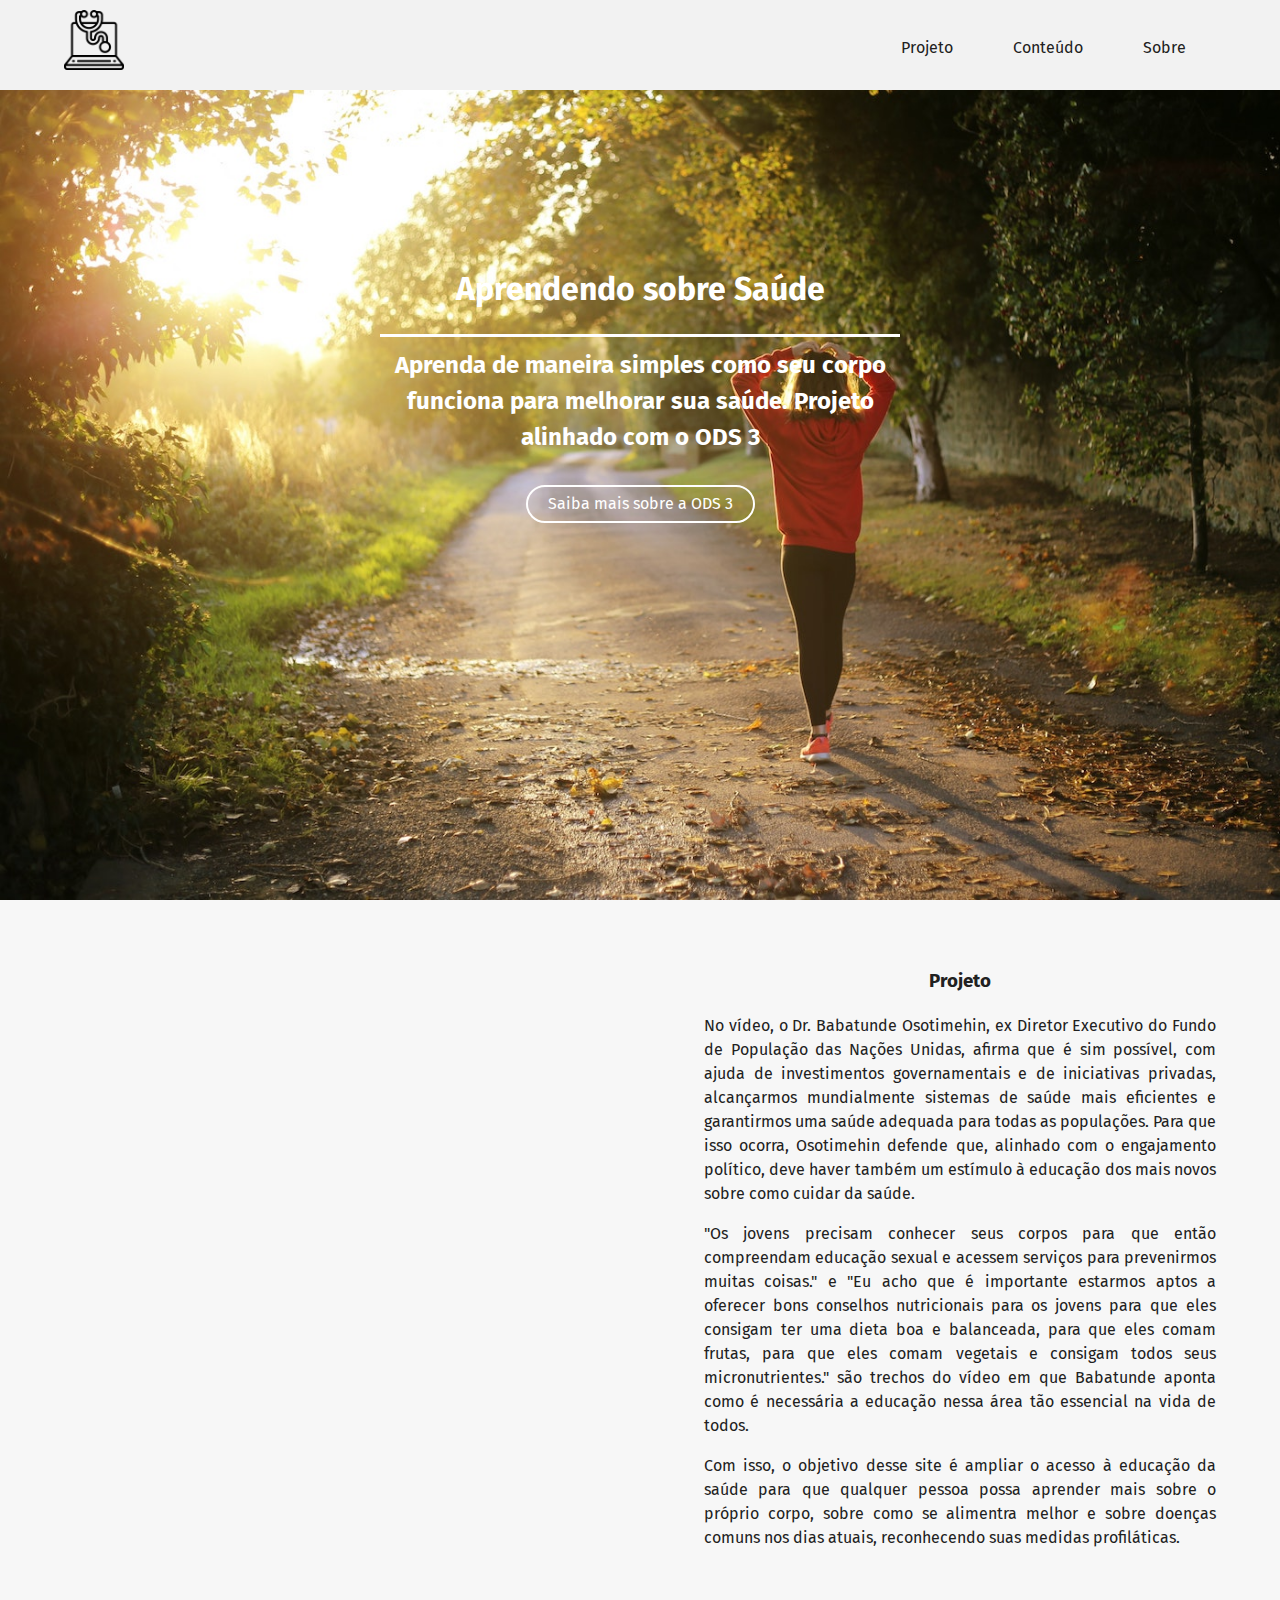
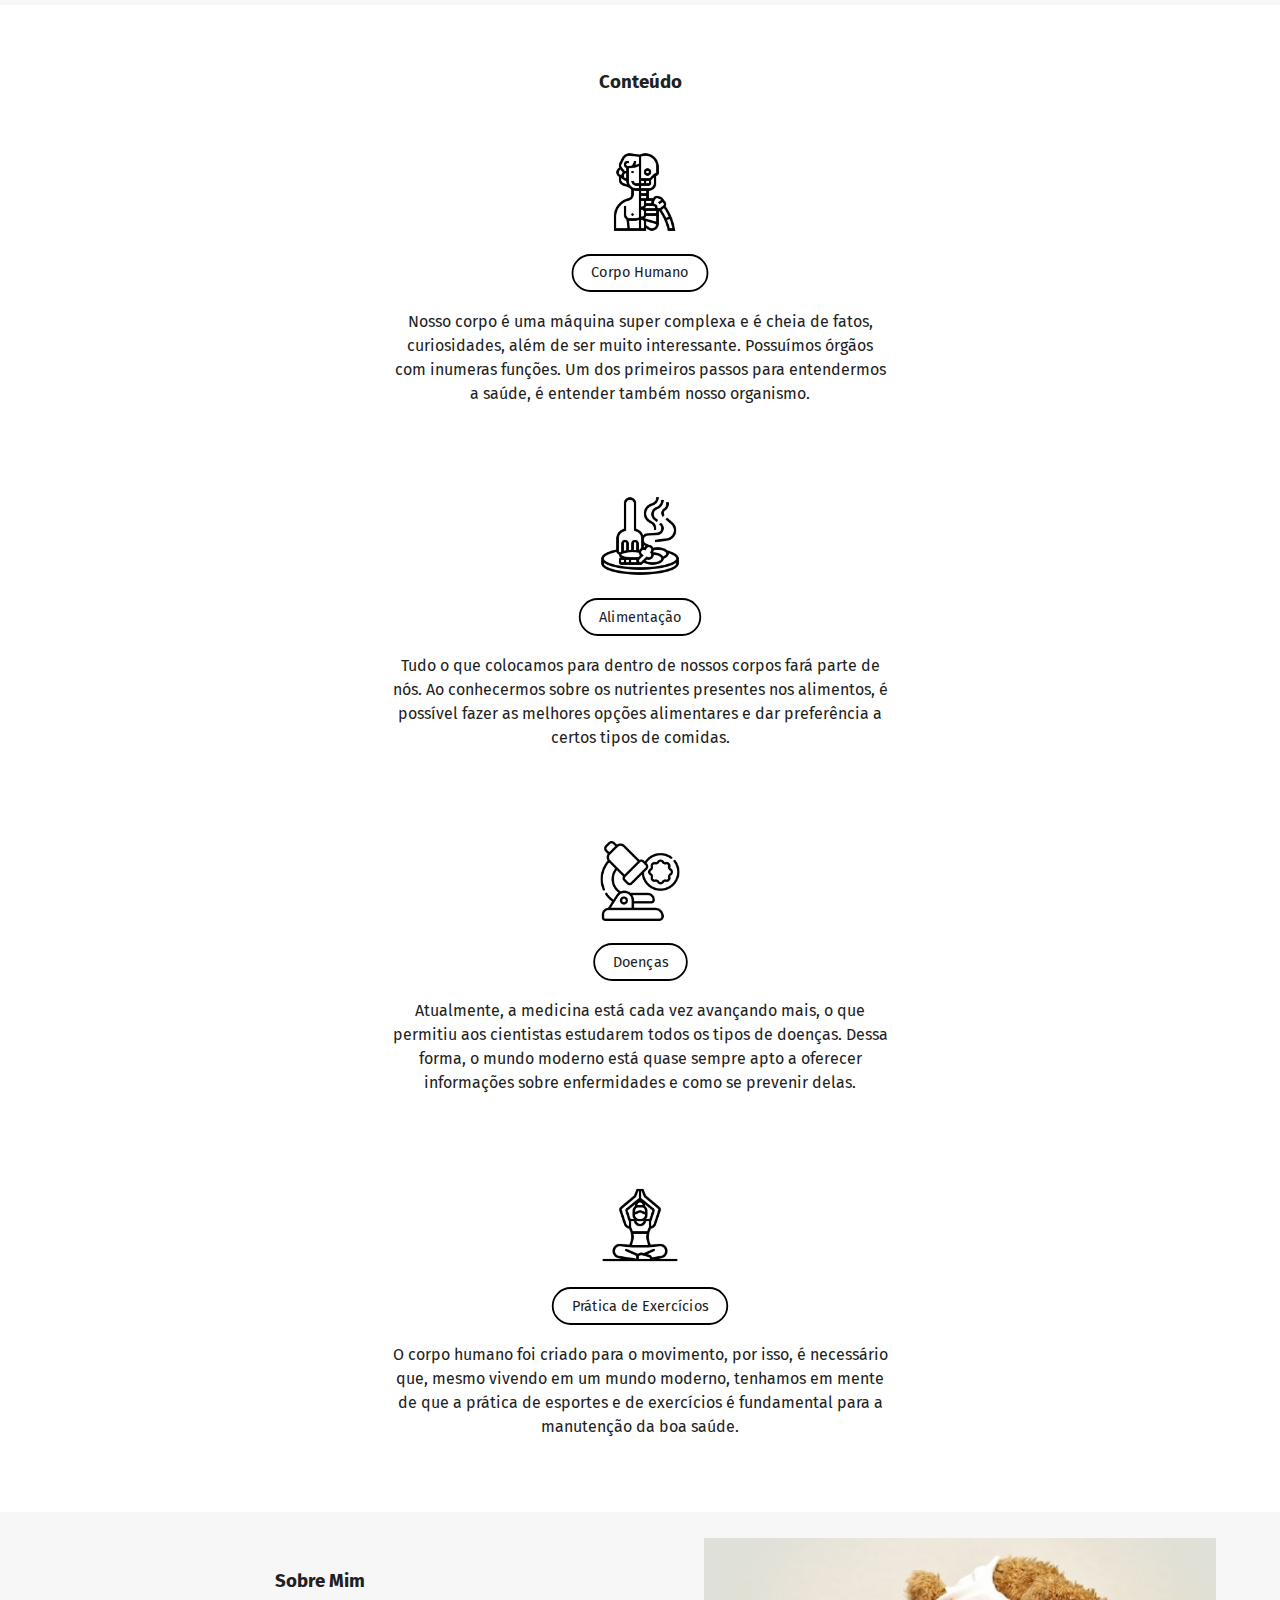
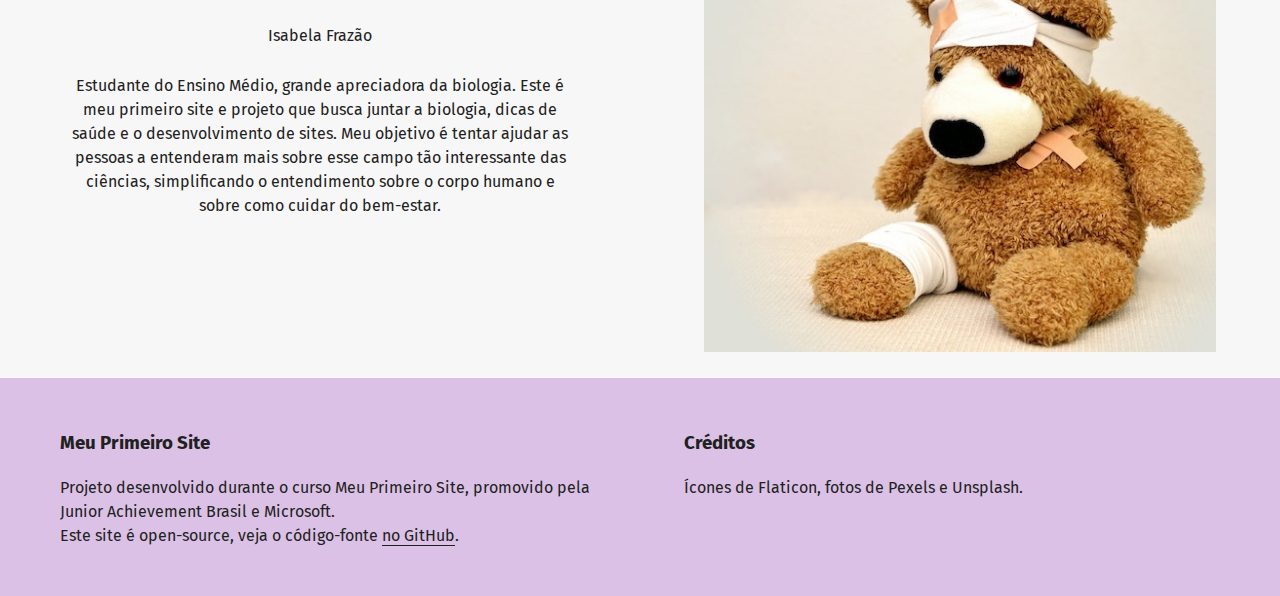
==== index.html @ 0575d728 "Add files via upload" ====
<html>
  <head>
    <title>Meu Primeiro Site - Aprendendo Sobre Saúde</title>
    <link
      href="https://fonts.googleapis.com/css2?family=Fira+Sans:ital,wght@0,400;0,600;0,900;1,400&display=swap"
      rel="stylesheet"
    />
    <link rel="stylesheet" href="estilo.css" />
    <meta charset="utf-8" />
  </head>
  <body>
    <header>
      <div>
        <img src="logo.png" alt="Estetoscópio" id="logo" />
      </div>
      <ul id="menu">
        <li><a href="#project">Projeto</a></li>
        <li><a href="#options">Conteúdo</a></li>
        <li><a href="#about">Sobre</a></li>
      </ul>
    </header>
    <div id="bg-img">
      <h1 id="title">Aprendendo sobre Saúde</h1>
      <h2 id="subtitle">
        Aprenda de maneira simples como seu corpo funciona para melhorar sua
        saúde. Projeto alinhado com o ODS 3
      </h2>
      <a
        href="https://nacoesunidas.org/pos2015/ods3/"
        target="_blank"
        rel="noopener noreferrer"
        >Saiba mais sobre a ODS 3</a
      >
    </div>
    <section id="project">
      <div class="column um">
        <iframe
          width="100%"
          height="315"
          src="https://www.youtube.com/embed/Fzz3Rr8fd2Q"
          frameborder="0"
          allow="accelerometer; autoplay; encrypted-media; gyroscope; picture-in-picture"
          allowfullscreen
        ></iframe>
      </div>
      <div class="column">
        <h3 class="centralizado">Projeto</h3>
        <p class="justificado">
          No vídeo, o Dr. Babatunde Osotimehin, ex Diretor Executivo do Fundo de
          População das Nações Unidas, afirma que é sim possível, com ajuda de
          investimentos governamentais e de iniciativas privadas, alcançarmos
          mundialmente sistemas de saúde mais eficientes e garantirmos uma saúde
          adequada para todas as populações. Para que isso ocorra, Osotimehin
          defende que, alinhado com o engajamento político, deve haver também um
          estímulo à educação dos mais novos sobre como cuidar da saúde.
        </p>
        <p class="justificado">
          "Os jovens precisam conhecer seus corpos para que então compreendam
          educação sexual e acessem serviços para prevenirmos muitas coisas." e
          "Eu acho que é importante estarmos aptos a oferecer bons conselhos
          nutricionais para os jovens para que eles consigam ter uma dieta boa e
          balanceada, para que eles comam frutas, para que eles comam vegetais e
          consigam todos seus micronutrientes." são trechos do vídeo em que
          Babatunde aponta como é necessária a educação nessa área tão essencial
          na vida de todos.
        </p>
        <p class="justificado">
          Com isso, o objetivo desse site é ampliar o acesso à educação da saúde
          para que qualquer pessoa possa aprender mais sobre o próprio corpo,
          sobre como se alimentra melhor e sobre doenças comuns nos dias atuais,
          reconhecendo suas medidas profiláticas.
        </p>
      </div>
    </section>

    <section id="options" class="columntres">
      <h3 class="centralizado">Conteúdo</h3>
      <div class="columntres">
        <img class="icon" src="corpohumano.png" alt="Corpo Humano" />
        <a href="#">
          Corpo Humano
        </a>
        <p>
          Nosso corpo é uma máquina super complexa e é cheia de fatos,
          curiosidades, além de ser muito interessante. Possuímos órgãos com
          inumeras funções. Um dos primeiros passos para entendermos a saúde, é
          entender também nosso organismo.
        </p>
      </div>
      <div class="columntres">
        <img class="icon" src="comida.png" alt="Alimentação" />
        <a href="#">Alimentação</a>
        <p>
          Tudo o que colocamos para dentro de nossos corpos fará parte de nós.
          Ao conhecermos sobre os nutrientes presentes nos alimentos, é possível
          fazer as melhores opções alimentares e dar preferência a certos tipos
          de comidas.
        </p>
      </div>
      <div class="columntres">
        <img class="icon" src="doenças.png" alt="Doenças" />
        <a href="#">Doenças</a>
        <p>
          Atualmente, a medicina está cada vez avançando mais, o que permitiu
          aos cientistas estudarem todos os tipos de doenças. Dessa forma, o
          mundo moderno está quase sempre apto a oferecer informações sobre
          enfermidades e como se prevenir delas.
        </p>
      </div>
      <div class="columntres">
        <img class="icon" src="exercício.png" alt="Exercícios" />
        <a href="#">Prática de Exercícios</a>
        <p>
          O corpo humano foi criado para o movimento, por isso, é necessário
          que, mesmo vivendo em um mundo moderno, tenhamos em mente de que a
          prática de esportes e de exercícios é fundamental para a manutenção da
          boa saúde.
        </p>
      </div>
    </section>
    <section id="about">
      <div class="aboutme">
        <img src="ursinho.jpg" alt="Ursinho enfaixado" />
      </div>
      <div class="aboutme">
        <h3 class="centralizado">Sobre Mim</h3>
        <p class="centralizado">Isabela Frazão</p>
        <p class="centralizado justificado">
          Estudante do Ensino Médio, grande apreciadora da biologia. Este é meu
          primeiro site e projeto que busca juntar a biologia, dicas de saúde e
          o desenvolvimento de sites. Meu objetivo é tentar ajudar as pessoas a
          entenderam mais sobre esse campo tão interessante das ciências,
          simplificando o entendimento sobre o corpo humano e sobre como cuidar
          do bem-estar.
        </p>
      </div>
    </section>
    <footer class="footer">
      <section class="footer-section">
        <h3>Meu Primeiro Site</h3>
        <p>
          Projeto desenvolvido durante o curso Meu Primeiro Site, promovido pela
          Junior Achievement Brasil e Microsoft. <br />
          Este site é open-source, veja o código-fonte
          <a
            href="https://github.com/lsabela/my-first-site"
            target="_blank"
            rel="noopener noreferrer"
            >no GitHub</a
          >.
        </p>
      </section>
      <section class="footer-section">
        <h3>Créditos</h3>
        <p>Ícones de Flaticon, fotos de Pexels e Unsplash.</p>
      </section>
    </footer>
  </body>
</html>
---- estilo.css ----
html,
body {
  margin: 0;
}
body {
  color: #212121;
  line-height: 1.5;
  font-family: 'Fira Sans', sans-serif;
}
header {
  background-color: #f2f2f2;
  color: #212121;
  height: 90px;
  position: fixed;
  width: 100%;
  z-index: 10;
}
header a {
  text-decoration: none;
  color: #212121;
  transition: 150ms;
}
header a:hover {
  color: #6d6a6a;
}
#logo {
  width: 60px;
  position: absolute;
  top: 10px;
  margin-left: 5%;
}
#menu {
  float: right;
  margin-right: 5%;
  text-decoration-style: none;
}
#menu li {
  padding: 10 20 10 20;
  list-style: none;
  margin: 10px;
  height: 20px;
  float: left;
}
#bg-img {
  background-image: url('fundo4.jpg');
  height: 100%;
  text-align: center;
  background-size: cover;
  color: #fff;
}
#title {
  padding-top: 7cm;
}
#subtitle {
  max-width: 500px;
  margin: 0 auto;
  border-top: solid white;
  padding: 10px;
}
#bg-img a {
  color: #fff;
  border: solid 2px #fff;
  padding: 5px 20px;
  margin-top: 20px;
  display: inline-block;
  text-decoration: none;
  border-radius: 50px;
  transition: linear 150ms;
  transition-property: background-color, transform;
  transform: scale(1);
}
#bg-img a:hover {
  transition-property: background-color, transform, color;
  transform: scale(1.125);
  background-color: #fff;
  color: #6d6a6a;
}
#project {
  background-color: #f7f7f7;
  float: left;
  padding: 3% 0;
}
.column {
  float: left;
  padding: 0 5%;
  position: relative;
  width: 40%;
}
.um {
  margin-top: 8%;
}
#options {
  padding: 20px;
  float: left;
  background-color: white;
}
.columntres a {
  border: solid #000 2px;
  border-radius: 50px;
  padding: 7px 20px;
  display: table;
  margin: 15px auto 0 auto;
  text-decoration: none;
  color: #212121;
  transform: scale(0.9);
  transition: linear 100ms;
}
.columntres a:hover {
  transform: scale(1.025);
  background-color: #000;
  color: #fff;
}
.icon {
  width: 80px;
  padding-bottom: 5px;
}
#about {
  background-color: #f7f7f7;
  float: right;
  padding: 2% 0;
}
.justificado {
  text-align: justify;
}
.centralizado {
  text-align: center;
  padding-top: 2%;
}
.columntres {
  text-align: center;
  padding: 3% 30%;
}
.aboutme {
  float: right;
  padding: 0 5%;
  position: relative;
  width: 40%;
}
.aboutme img {
  width: 100%;
}
.footer {
  background-color: #dbc1e6;
  padding: 2rem 1rem;
  display: flex;
  justify-content: space-around;
  color: #212121;
}
.footer .footer-section {
  width: 43%;
}
.footer a {
  text-decoration: none;
  color: #212121;
  border-bottom: solid 1px #212121;
  transition: linear 150ms;
}
.footer a:hover {
  color: #xdbc1e6;
  box-shadow: inset 0 -31px 0 0px #212121;
}
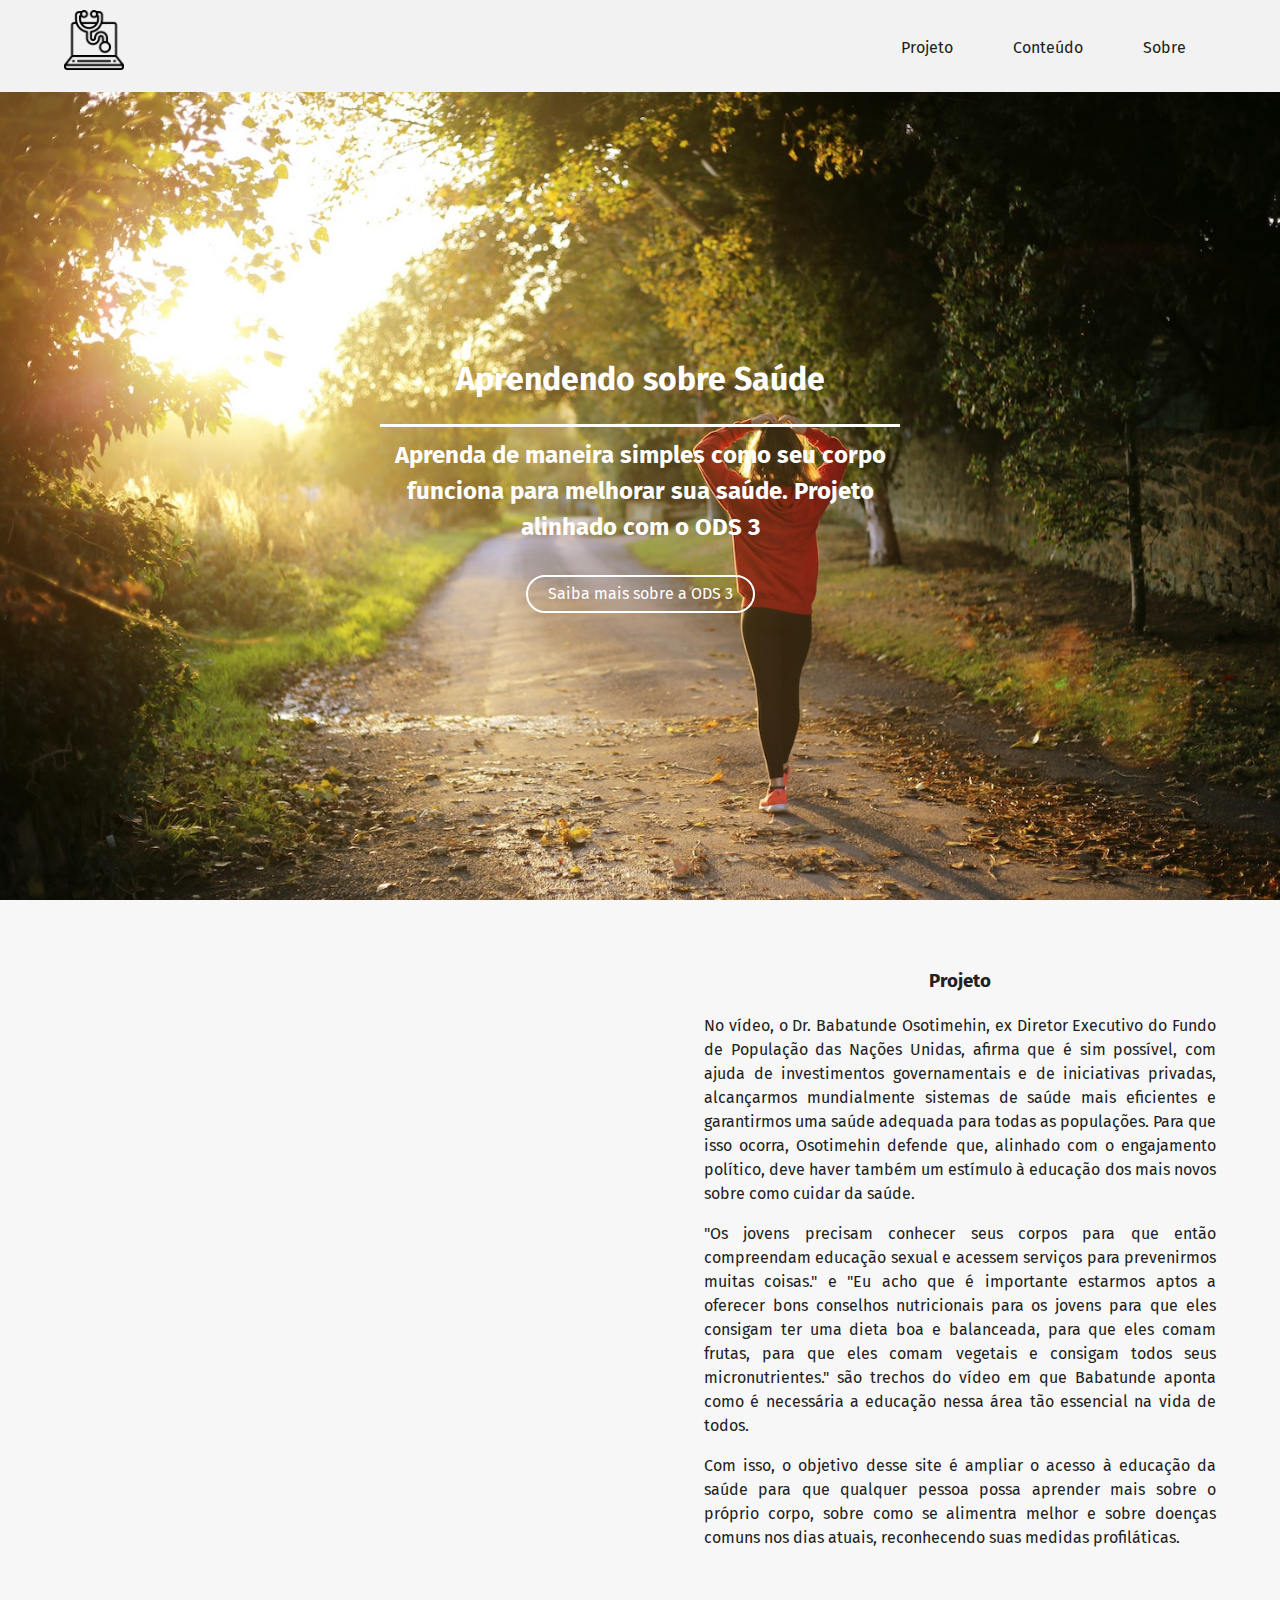
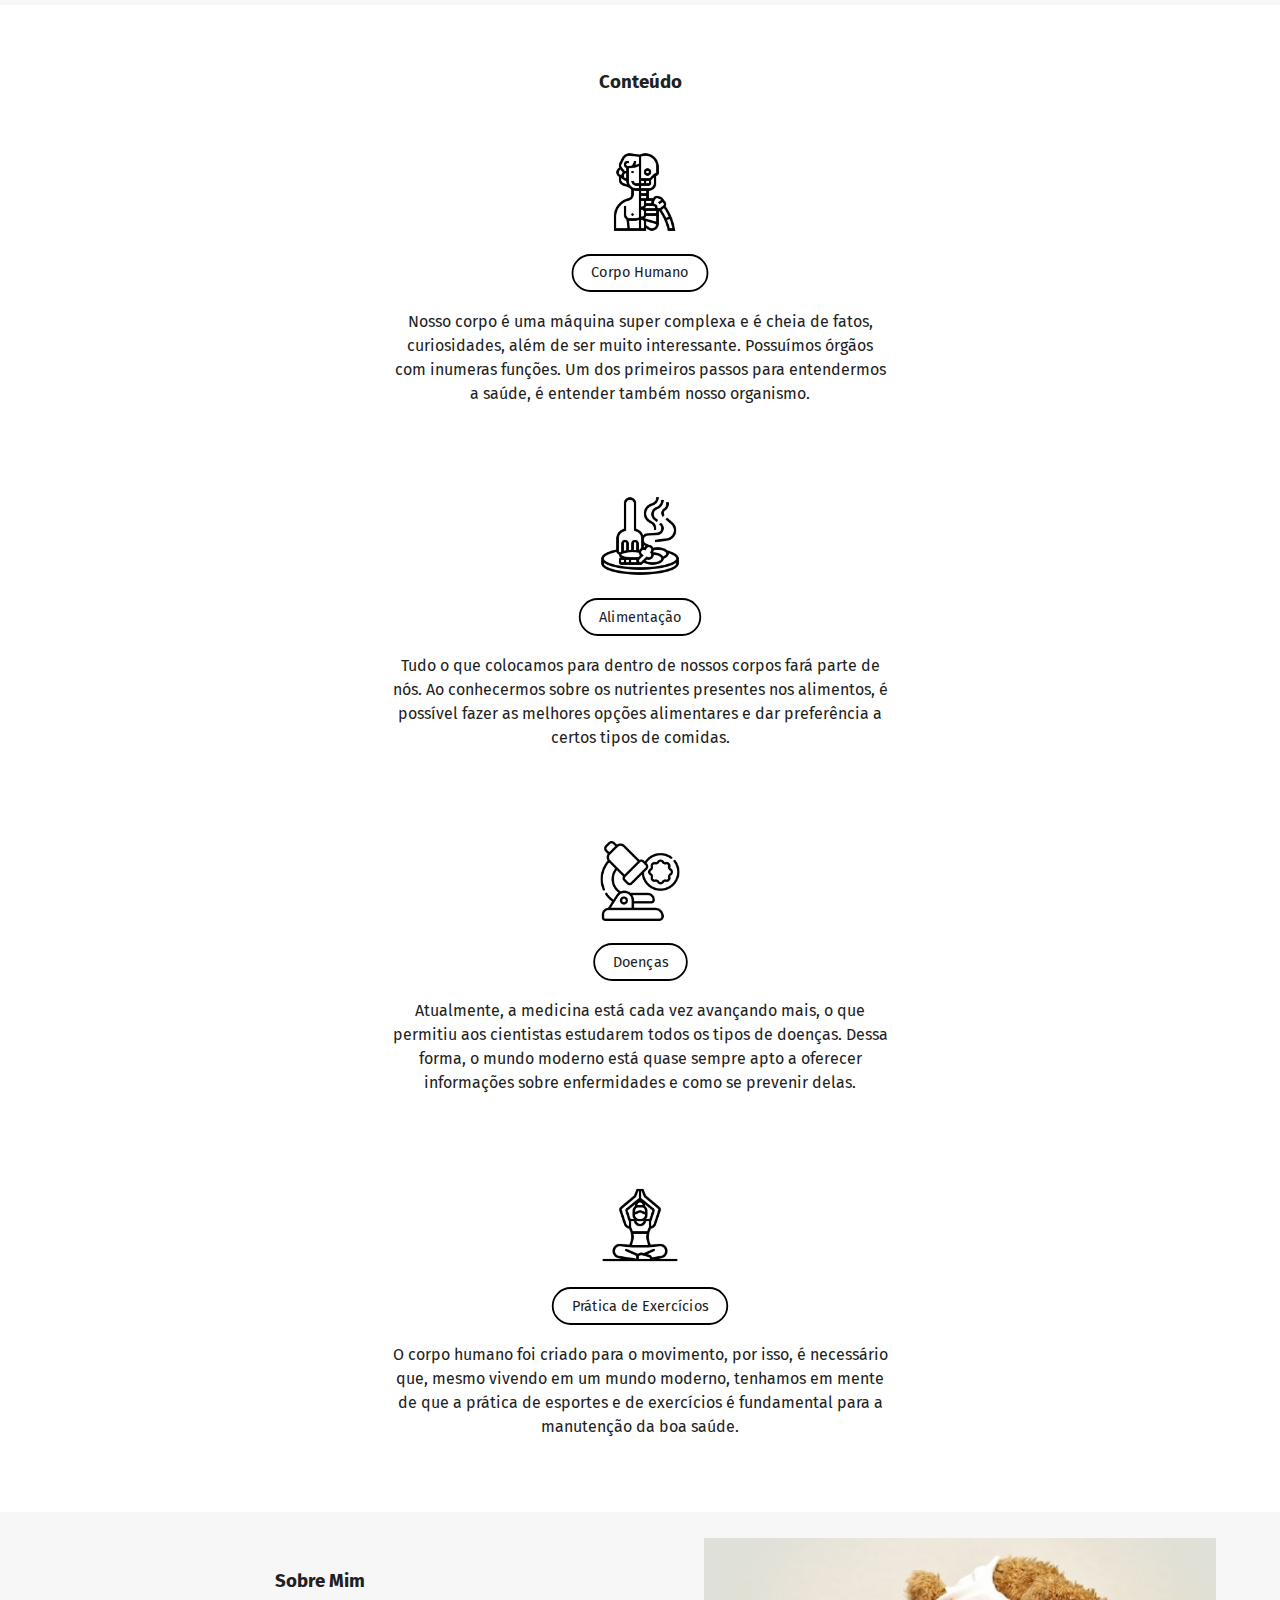
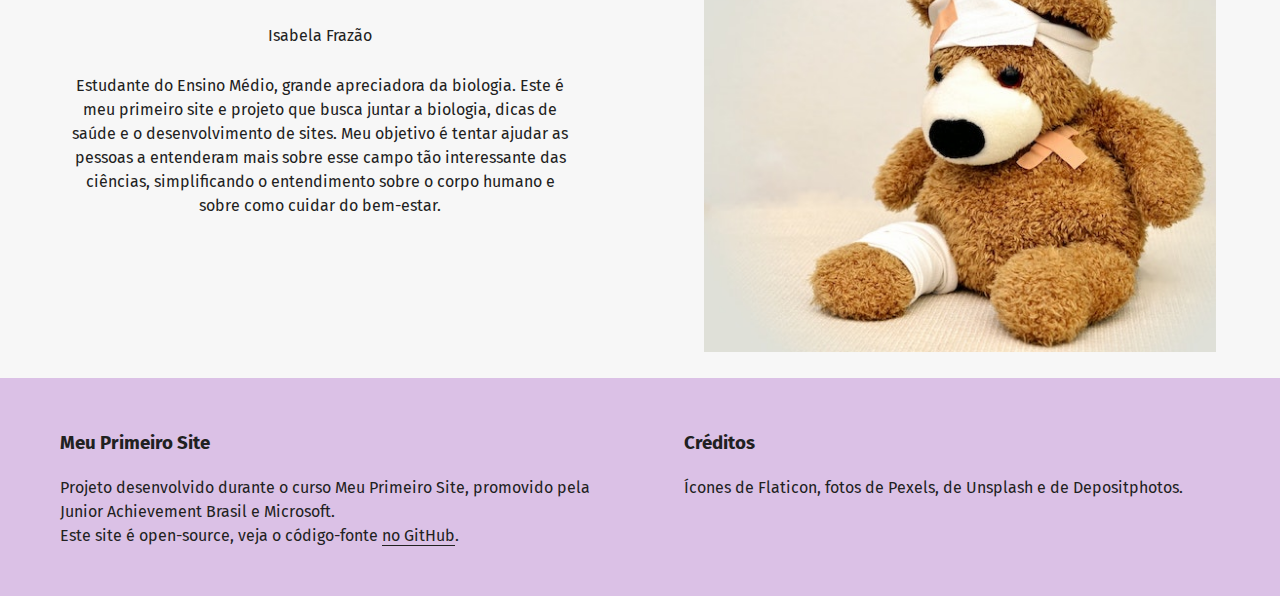
==== commit 50980838: "Updates" ====
--- a/index.html
+++ b/index.html
@@ -5,13 +5,16 @@
       href="https://fonts.googleapis.com/css2?family=Fira+Sans:ital,wght@0,400;0,600;0,900;1,400&display=swap"
       rel="stylesheet"
     />
-    <link rel="stylesheet" href="estilo.css" />
+    <link rel="stylesheet" href="./main.css" />
+    <link rel="stylesheet" href="./index-assets/index.css" />
     <meta charset="utf-8" />
   </head>
   <body>
     <header>
       <div>
-        <img src="logo.png" alt="Estetoscópio" id="logo" />
+        <a href="/">
+          <img src="./logo.png" alt="Estetoscópio" id="logo" />
+        </a>
       </div>
       <ul id="menu">
         <li><a href="#project">Projeto</a></li>
@@ -76,8 +79,12 @@
     <section id="options" class="columntres">
       <h3 class="centralizado">Conteúdo</h3>
       <div class="columntres">
-        <img class="icon" src="corpohumano.png" alt="Corpo Humano" />
-        <a href="#">
+        <img
+          class="icon"
+          src="./index-assets/corpohumano.png"
+          alt="Corpo Humano"
+        />
+        <a href="./corpo-humano">
           Corpo Humano
         </a>
         <p>
@@ -88,7 +95,7 @@
         </p>
       </div>
       <div class="columntres">
-        <img class="icon" src="comida.png" alt="Alimentação" />
+        <img class="icon" src="./index-assets/comida.png" alt="Alimentação" />
         <a href="#">Alimentação</a>
         <p>
           Tudo o que colocamos para dentro de nossos corpos fará parte de nós.
@@ -98,7 +105,7 @@
         </p>
       </div>
       <div class="columntres">
-        <img class="icon" src="doenças.png" alt="Doenças" />
+        <img class="icon" src="./index-assets/doenças.png" alt="Doenças" />
         <a href="#">Doenças</a>
         <p>
           Atualmente, a medicina está cada vez avançando mais, o que permitiu
@@ -108,7 +115,7 @@
         </p>
       </div>
       <div class="columntres">
-        <img class="icon" src="exercício.png" alt="Exercícios" />
+        <img class="icon" src="./index-assets/exercício.png" alt="Exercícios" />
         <a href="#">Prática de Exercícios</a>
         <p>
           O corpo humano foi criado para o movimento, por isso, é necessário
@@ -120,7 +127,7 @@
     </section>
     <section id="about">
       <div class="aboutme">
-        <img src="ursinho.jpg" alt="Ursinho enfaixado" />
+        <img src="./index-assets/ursinho.jpg" alt="Ursinho enfaixado" />
       </div>
       <div class="aboutme">
         <h3 class="centralizado">Sobre Mim</h3>
@@ -152,7 +159,9 @@
       </section>
       <section class="footer-section">
         <h3>Créditos</h3>
-        <p>Ícones de Flaticon, fotos de Pexels e Unsplash.</p>
+        <p>
+          Ícones de Flaticon, fotos de Pexels, de Unsplash e de Depositphotos.
+        </p>
       </section>
     </footer>
   </body>
--- a/main.css
+++ b/main.css
@@ -0,0 +1,97 @@
+:root {
+  --header-height: 90px;
+  --header-bottom-space: 0px;
+}
+html,
+body {
+  margin: 0;
+}
+body {
+  color: #212121;
+  line-height: 1.5;
+  font-family: 'Fira Sans', sans-serif;
+  padding-top: calc(var(--header-height) + var(--header-bottom-space));
+}
+header {
+  background-color: #f2f2f2;
+  color: #212121;
+  height: --var(header-height);
+  position: fixed;
+  top: 0;
+  width: 100%;
+  z-index: 10;
+}
+header a {
+  text-decoration: none;
+  color: #212121;
+  transition: 150ms;
+}
+header a:hover {
+  color: #6d6a6a;
+}
+#logo {
+  width: 60px;
+  position: absolute;
+  top: 10px;
+  margin-left: 5%;
+}
+#menu {
+  float: right;
+  margin-right: 5%;
+  text-decoration-style: none;
+}
+#menu li {
+  padding: 10 20 10 20;
+  list-style: none;
+  margin: 10px;
+  height: 20px;
+  float: left;
+}
+.footer {
+  background-color: #dbc1e6;
+  padding: 2rem 1rem;
+  display: flex;
+  justify-content: space-around;
+  color: #212121;
+}
+.footer .footer-section {
+  width: 43%;
+}
+.footer a {
+  text-decoration: none;
+  color: #212121;
+  border-bottom: solid 1px #212121;
+  transition: linear 150ms;
+}
+.footer a:hover {
+  color: #dbc1e6;
+  box-shadow: inset 0 -31px 0 0px #212121;
+}
+@media all and (max-width: 780px) {
+  #menu {
+    visibility: hidden;
+  }
+  .column,
+  .columntres {
+    display: block;
+    width: 80%;
+    padding: 0;
+    margin: 10px;
+    float: none;
+  }
+  #logodiv {
+    width: 100%;
+    position: relative;
+    text-align: center;
+  }
+  #logo {
+    margin-left: 0;
+    transform: translateX(-35%);
+  }
+  #footer-section {
+    display: block;
+  }
+  .aboutme {
+    display: block;
+  }
+}
--- a/index-assets/index.css
+++ b/index-assets/index.css
@@ -0,0 +1,98 @@
+#bg-img {
+  background-image: url('./fundo4.jpg');
+  height: 100%;
+  text-align: center;
+  background-size: cover;
+  color: #fff;
+}
+#title {
+  padding-top: 7cm;
+}
+#subtitle {
+  max-width: 500px;
+  margin: 0 auto;
+  border-top: solid white;
+  padding: 10px;
+}
+#bg-img a {
+  color: #fff;
+  border: solid 2px #fff;
+  padding: 5px 20px;
+  margin-top: 20px;
+  display: inline-block;
+  text-decoration: none;
+  border-radius: 50px;
+  transition: linear 150ms;
+  transition-property: background-color, transform;
+  transform: scale(1);
+}
+#bg-img a:hover {
+  transition-property: background-color, transform, color;
+  transform: scale(1.125);
+  background-color: #fff;
+  color: #6d6a6a;
+}
+#project {
+  background-color: #f7f7f7;
+  float: left;
+  padding: 3% 0;
+}
+.column {
+  float: left;
+  padding: 0 5%;
+  position: relative;
+  width: 40%;
+}
+.um {
+  margin-top: 8%;
+}
+#options {
+  padding: 20px;
+  float: left;
+  background-color: white;
+}
+.columntres a {
+  border: solid #000 2px;
+  border-radius: 50px;
+  padding: 7px 20px;
+  display: table;
+  margin: 15px auto 0 auto;
+  text-decoration: none;
+  color: #212121;
+  transform: scale(0.9);
+  transition: linear 100ms;
+}
+.columntres a:hover {
+  transform: scale(1.025);
+  background-color: #000;
+  color: #fff;
+}
+.icon {
+  width: 80px;
+  padding-bottom: 5px;
+}
+#about {
+  background-color: #f7f7f7;
+  float: right;
+  padding: 2% 0;
+}
+.justificado {
+  text-align: justify;
+}
+.centralizado {
+  text-align: center;
+  padding-top: 2%;
+}
+.columntres {
+  text-align: center;
+  padding: 3% 30%;
+}
+.aboutme {
+  float: right;
+  padding: 0 5%;
+  position: relative;
+  width: 40%;
+}
+.aboutme img {
+  width: 100%;
+}
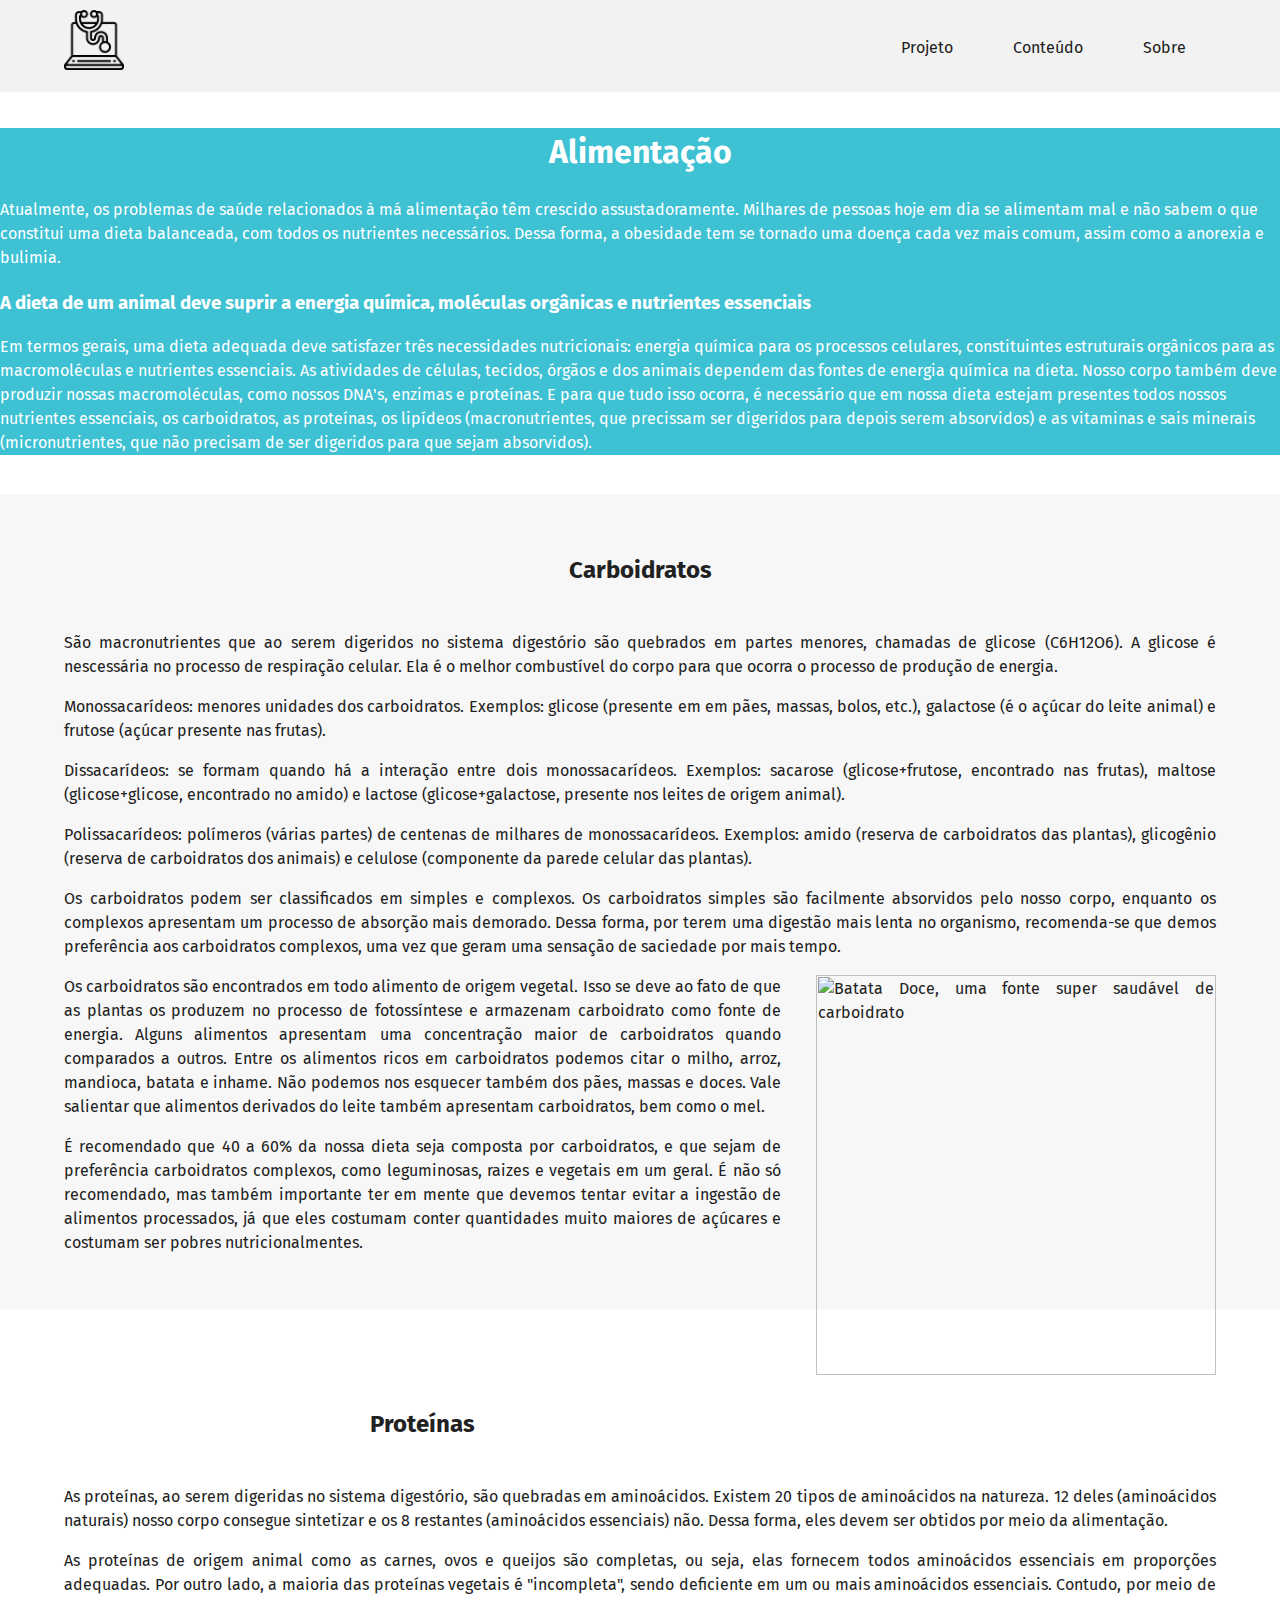
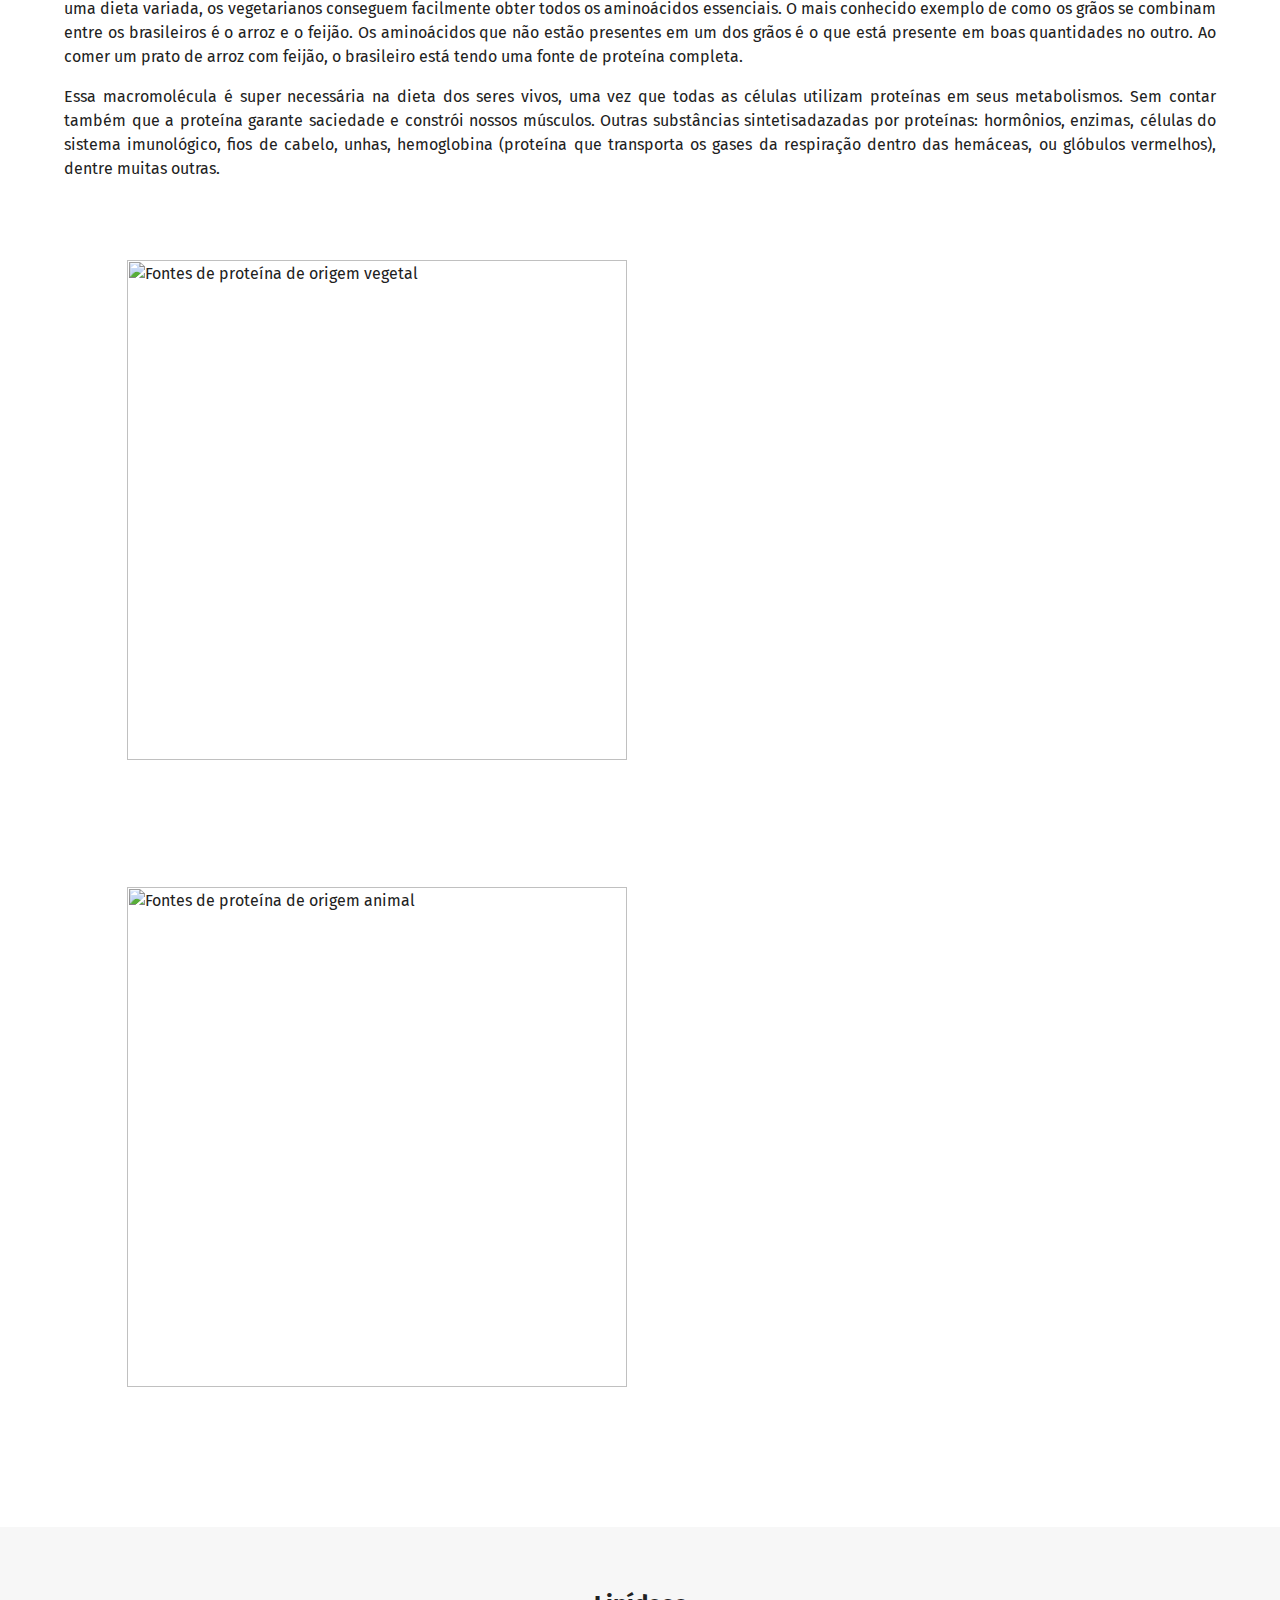
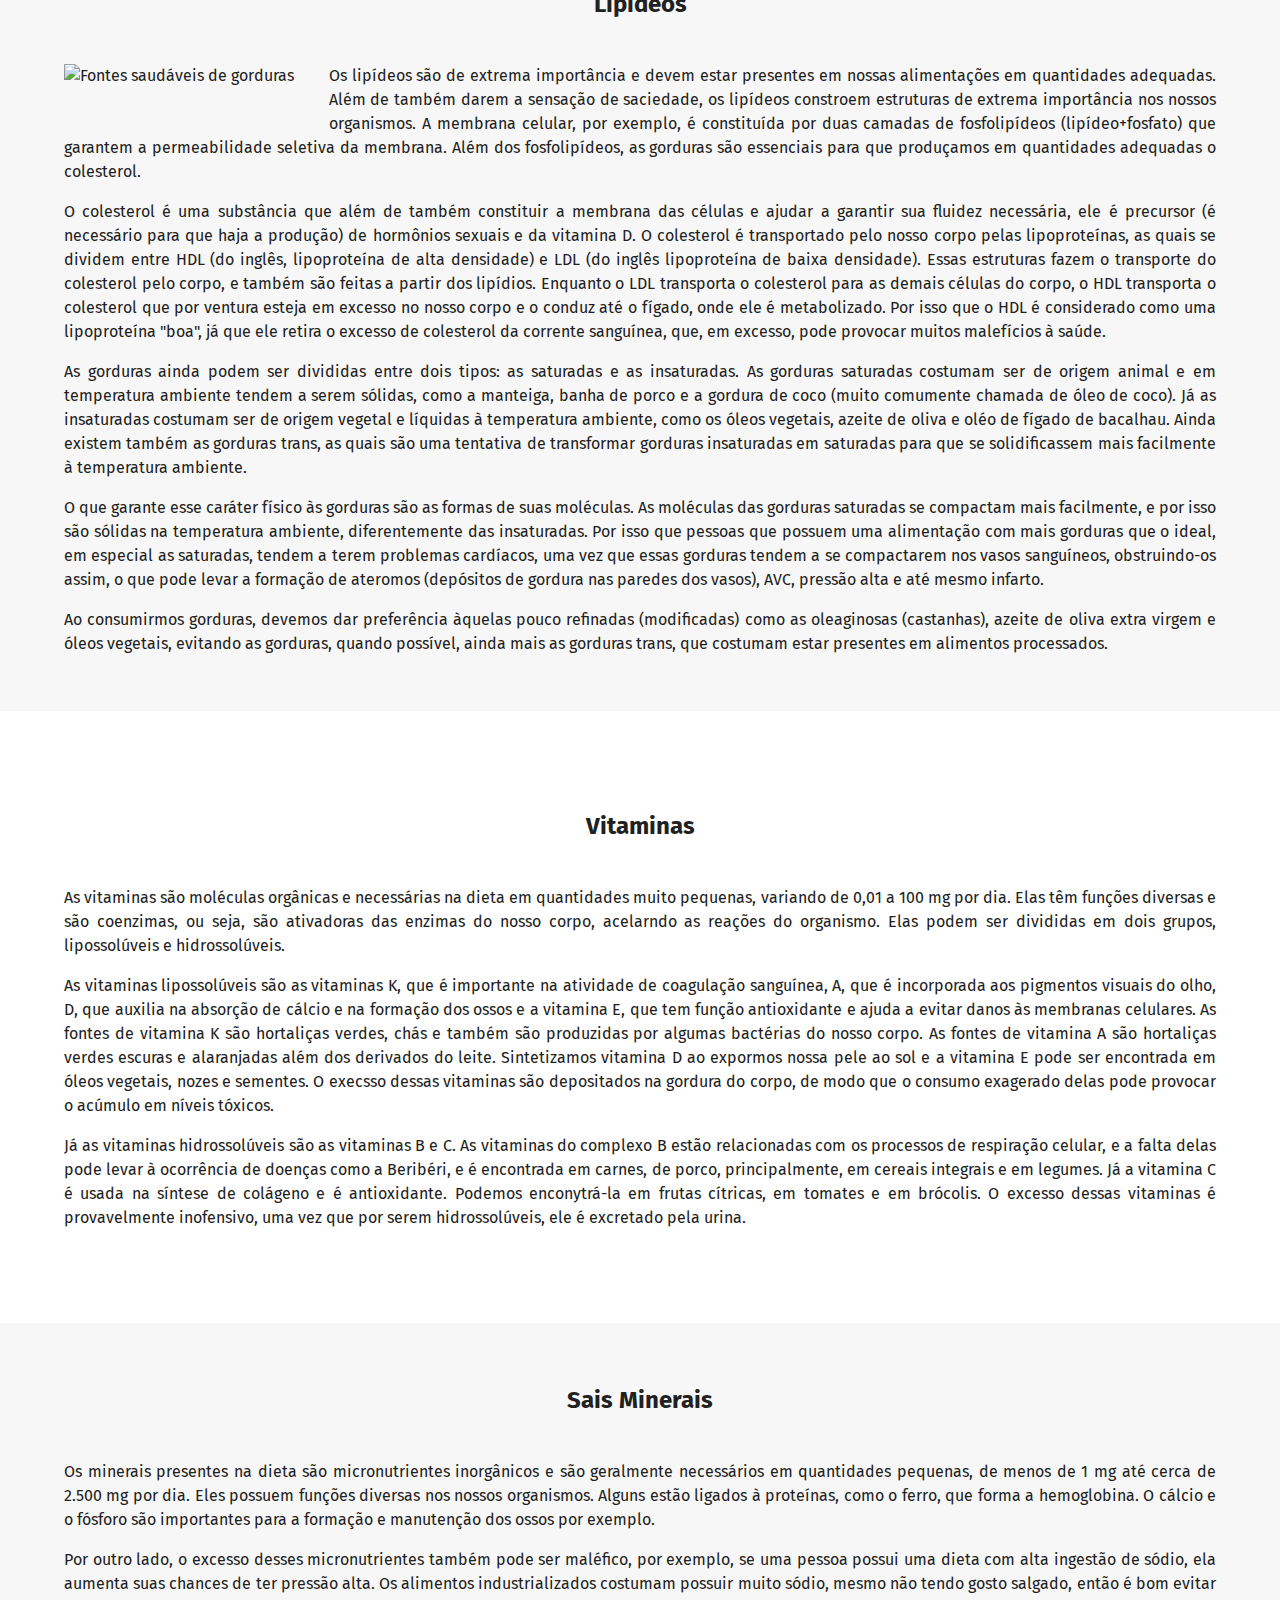
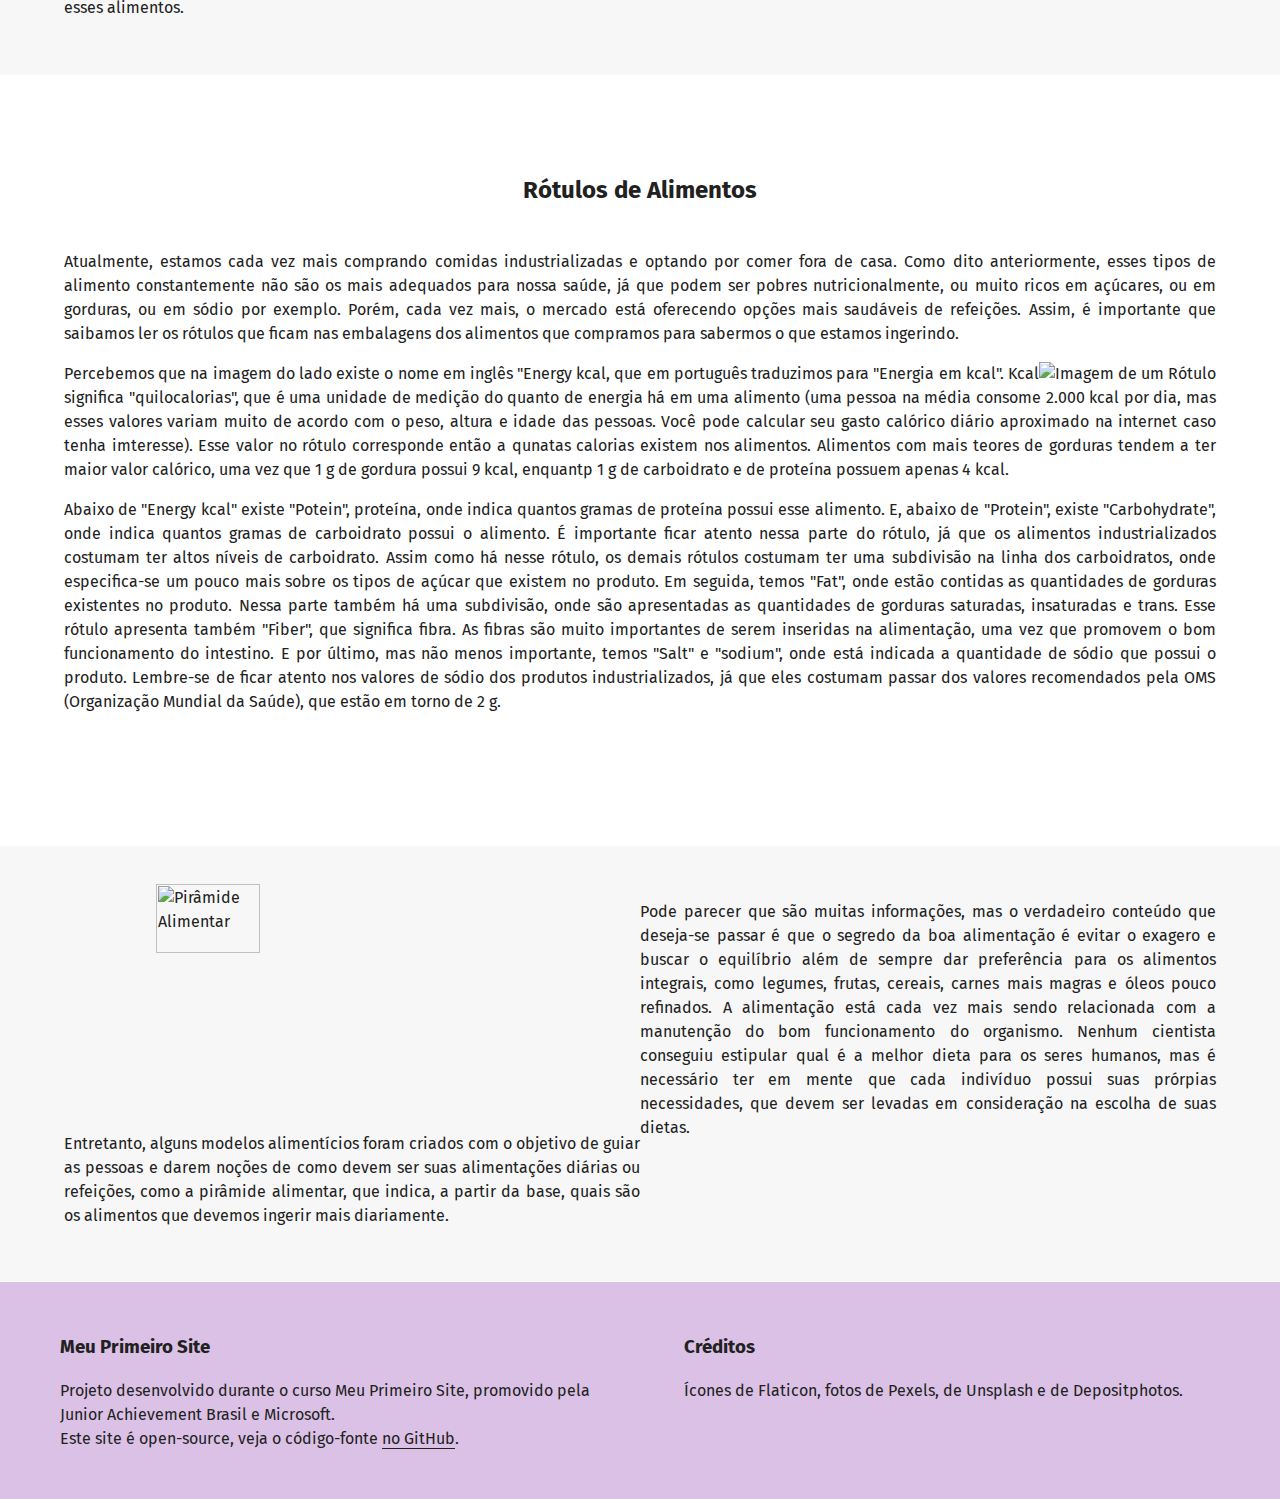
==== commit 9587d49b: "Add files via upload" ====
--- a/index.html
+++ b/index.html
@@ -1,19 +1,19 @@
 <html>
   <head>
-    <title>Meu Primeiro Site - Aprendendo Sobre Saúde</title>
+    <title>Meu PrimeiroSite - Alimentação</title>
     <link
       href="https://fonts.googleapis.com/css2?family=Fira+Sans:ital,wght@0,400;0,600;0,900;1,400&display=swap"
       rel="stylesheet"
     />
-    <link rel="stylesheet" href="./main.css" />
-    <link rel="stylesheet" href="./index-assets/index.css" />
+    <link rel="stylesheet" href="../main.css" />
+    <link rel="stylesheet" href="alimentacao.css" />
     <meta charset="utf-8" />
   </head>
   <body>
     <header>
       <div>
         <a href="/">
-          <img src="./logo.png" alt="Estetoscópio" id="logo" />
+          <img src="../logo.png" alt="Estetoscópio" id="logo" />
         </a>
       </div>
       <ul id="menu">
@@ -22,125 +22,305 @@
         <li><a href="#about">Sobre</a></li>
       </ul>
     </header>
-    <div id="bg-img">
-      <h1 id="title">Aprendendo sobre Saúde</h1>
-      <h2 id="subtitle">
-        Aprenda de maneira simples como seu corpo funciona para melhorar sua
-        saúde. Projeto alinhado com o ODS 3
-      </h2>
-      <a
-        href="https://nacoesunidas.org/pos2015/ods3/"
-        target="_blank"
-        rel="noopener noreferrer"
-        >Saiba mais sobre a ODS 3</a
-      >
-    </div>
-    <section id="project">
-      <div class="column um">
-        <iframe
-          width="100%"
-          height="315"
-          src="https://www.youtube.com/embed/Fzz3Rr8fd2Q"
-          frameborder="0"
-          allow="accelerometer; autoplay; encrypted-media; gyroscope; picture-in-picture"
-          allowfullscreen
-        ></iframe>
-      </div>
-      <div class="column">
-        <h3 class="centralizado">Projeto</h3>
-        <p class="justificado">
-          No vídeo, o Dr. Babatunde Osotimehin, ex Diretor Executivo do Fundo de
-          População das Nações Unidas, afirma que é sim possível, com ajuda de
-          investimentos governamentais e de iniciativas privadas, alcançarmos
-          mundialmente sistemas de saúde mais eficientes e garantirmos uma saúde
-          adequada para todas as populações. Para que isso ocorra, Osotimehin
-          defende que, alinhado com o engajamento político, deve haver também um
-          estímulo à educação dos mais novos sobre como cuidar da saúde.
-        </p>
-        <p class="justificado">
-          "Os jovens precisam conhecer seus corpos para que então compreendam
-          educação sexual e acessem serviços para prevenirmos muitas coisas." e
-          "Eu acho que é importante estarmos aptos a oferecer bons conselhos
-          nutricionais para os jovens para que eles consigam ter uma dieta boa e
-          balanceada, para que eles comam frutas, para que eles comam vegetais e
-          consigam todos seus micronutrientes." são trechos do vídeo em que
-          Babatunde aponta como é necessária a educação nessa área tão essencial
-          na vida de todos.
-        </p>
-        <p class="justificado">
-          Com isso, o objetivo desse site é ampliar o acesso à educação da saúde
-          para que qualquer pessoa possa aprender mais sobre o próprio corpo,
-          sobre como se alimentra melhor e sobre doenças comuns nos dias atuais,
-          reconhecendo suas medidas profiláticas.
-        </p>
-      </div>
-    </section>
+    <section id="alimentation">
+      <h1 class="center">Alimentação</h1>
+      <p>
+        Atualmente, os problemas de saúde relacionados à má alimentação têm
+        crescido assustadoramente. Milhares de pessoas hoje em dia se alimentam
+        mal e não sabem o que constitui uma dieta balanceada, com todos os
+        nutrientes necessários. Dessa forma, a obesidade tem se tornado uma
+        doença cada vez mais comum, assim como a anorexia e bulimia.
+      </p>
+      <h3>
+        A dieta de um animal deve suprir a energia química, moléculas orgânicas
+        e nutrientes essenciais
+      </h3>
+      <p>
+        Em termos gerais, uma dieta adequada deve satisfazer três necessidades
+        nutricionais: energia química para os processos celulares, constituintes
+        estruturais orgânicos para as macromoléculas e nutrientes essenciais. As
+        atividades de células, tecidos, órgãos e dos animais dependem das fontes
+        de energia química na dieta. Nosso corpo também deve produzir nossas
+        macromoléculas, como nossos DNA's, enzimas e proteínas. E para que tudo
+        isso ocorra, é necessário que em nossa dieta estejam presentes todos
+        nossos nutrientes essenciais, os carboidratos, as proteínas, os lipídeos
+        (macronutrientes, que precissam ser digeridos para depois serem
+        absorvidos) e as vitaminas e sais minerais (micronutrientes, que não
+        precisam de ser digeridos para que sejam absorvidos).
+      </p>
+    </section>
+    <section id="carb">
+      <h2 class="center">Carboidratos</h2>
+      <p>
+        São macronutrientes que ao serem digeridos no sistema digestório são
+        quebrados em partes menores, chamadas de glicose (C6H12O6). A glicose é
+        nescessária no processo de respiração celular. Ela é o melhor
+        combustível do corpo para que ocorra o processo de produção de energia.
+      </p>
+      <p>
+        Monossacarídeos: menores unidades dos carboidratos. Exemplos: glicose
+        (presente em em pães, massas, bolos, etc.), galactose (é o açúcar do
+        leite animal) e frutose (açúcar presente nas frutas).
+      </p>
+      <p>
+        Dissacarídeos: se formam quando há a interação entre dois
+        monossacarídeos. Exemplos: sacarose (glicose+frutose, encontrado nas
+        frutas), maltose (glicose+glicose, encontrado no amido) e lactose
+        (glicose+galactose, presente nos leites de origem animal).
+      </p>
+      <p>
+        Polissacarídeos: polímeros (várias partes) de centenas de milhares de
+        monossacarídeos. Exemplos: amido (reserva de carboidratos das plantas),
+        glicogênio (reserva de carboidratos dos animais) e celulose (componente
+        da parede celular das plantas).
+      </p>
 
-    <section id="options" class="columntres">
-      <h3 class="centralizado">Conteúdo</h3>
-      <div class="columntres">
-        <img
-          class="icon"
-          src="./index-assets/corpohumano.png"
-          alt="Corpo Humano"
-        />
-        <a href="./corpo-humano">
-          Corpo Humano
-        </a>
-        <p>
-          Nosso corpo é uma máquina super complexa e é cheia de fatos,
-          curiosidades, além de ser muito interessante. Possuímos órgãos com
-          inumeras funções. Um dos primeiros passos para entendermos a saúde, é
-          entender também nosso organismo.
-        </p>
-      </div>
-      <div class="columntres">
-        <img class="icon" src="./index-assets/comida.png" alt="Alimentação" />
-        <a href="#">Alimentação</a>
-        <p>
-          Tudo o que colocamos para dentro de nossos corpos fará parte de nós.
-          Ao conhecermos sobre os nutrientes presentes nos alimentos, é possível
-          fazer as melhores opções alimentares e dar preferência a certos tipos
-          de comidas.
-        </p>
-      </div>
-      <div class="columntres">
-        <img class="icon" src="./index-assets/doenças.png" alt="Doenças" />
-        <a href="#">Doenças</a>
-        <p>
-          Atualmente, a medicina está cada vez avançando mais, o que permitiu
-          aos cientistas estudarem todos os tipos de doenças. Dessa forma, o
-          mundo moderno está quase sempre apto a oferecer informações sobre
-          enfermidades e como se prevenir delas.
-        </p>
-      </div>
-      <div class="columntres">
-        <img class="icon" src="./index-assets/exercício.png" alt="Exercícios" />
-        <a href="#">Prática de Exercícios</a>
-        <p>
-          O corpo humano foi criado para o movimento, por isso, é necessário
-          que, mesmo vivendo em um mundo moderno, tenhamos em mente de que a
-          prática de esportes e de exercícios é fundamental para a manutenção da
-          boa saúde.
-        </p>
-      </div>
-    </section>
-    <section id="about">
-      <div class="aboutme">
-        <img src="./index-assets/ursinho.jpg" alt="Ursinho enfaixado" />
-      </div>
-      <div class="aboutme">
-        <h3 class="centralizado">Sobre Mim</h3>
-        <p class="centralizado">Isabela Frazão</p>
-        <p class="centralizado justificado">
-          Estudante do Ensino Médio, grande apreciadora da biologia. Este é meu
-          primeiro site e projeto que busca juntar a biologia, dicas de saúde e
-          o desenvolvimento de sites. Meu objetivo é tentar ajudar as pessoas a
-          entenderam mais sobre esse campo tão interessante das ciências,
-          simplificando o entendimento sobre o corpo humano e sobre como cuidar
-          do bem-estar.
-        </p>
-      </div>
+      <p>
+        Os carboidratos podem ser classificados em simples e complexos. Os
+        carboidratos simples são facilmente absorvidos pelo nosso corpo,
+        enquanto os complexos apresentam um processo de absorção mais demorado.
+        Dessa forma, por terem uma digestão mais lenta no organismo,
+        recomenda-se que demos preferência aos carboidratos complexos, uma vez
+        que geram uma sensação de saciedade por mais tempo.
+      </p>
+      <img
+        src="./sweet-potato.jpg"
+        alt="Batata Doce, uma fonte super saudável de carboidrato"
+      />
+      <p>
+        Os carboidratos são encontrados em todo alimento de origem vegetal. Isso
+        se deve ao fato de que as plantas os produzem no processo de
+        fotossíntese e armazenam carboidrato como fonte de energia. Alguns
+        alimentos apresentam uma concentração maior de carboidratos quando
+        comparados a outros. Entre os alimentos ricos em carboidratos podemos
+        citar o milho, arroz, mandioca, batata e inhame. Não podemos nos
+        esquecer também dos pães, massas e doces. Vale salientar que alimentos
+        derivados do leite também apresentam carboidratos, bem como o mel.
+      </p>
+      <p>
+        É recomendado que 40 a 60% da nossa dieta seja composta por
+        carboidratos, e que sejam de preferência carboidratos complexos, como
+        leguminosas, raizes e vegetais em um geral. É não só recomendado, mas
+        também importante ter em mente que devemos tentar evitar a ingestão de
+        alimentos processados, já que eles costumam conter quantidades muito
+        maiores de açúcares e costumam ser pobres nutricionalmentes.
+      </p>
+    </section>
+    <section id="protein">
+      <h2 class="center">Proteínas</h2>
+      <p>
+        As proteínas, ao serem digeridas no sistema digestório, são quebradas em
+        aminoácidos. Existem 20 tipos de aminoácidos na natureza. 12 deles
+        (aminoácidos naturais) nosso corpo consegue sintetizar e os 8 restantes
+        (aminoácidos essenciais) não. Dessa forma, eles devem ser obtidos por
+        meio da alimentação.
+      </p>
+      <p>
+        As proteínas de origem animal como as carnes, ovos e queijos são
+        completas, ou seja, elas fornecem todos aminoácidos essenciais em
+        proporções adequadas. Por outro lado, a maioria das proteínas vegetais é
+        "incompleta", sendo deficiente em um ou mais aminoácidos essenciais.
+        Contudo, por meio de uma dieta variada, os vegetarianos conseguem
+        facilmente obter todos os aminoácidos essenciais. O mais conhecido
+        exemplo de como os grãos se combinam entre os brasileiros é o arroz e o
+        feijão. Os aminoácidos que não estão presentes em um dos grãos é o que
+        está presente em boas quantidades no outro. Ao comer um prato de arroz
+        com feijão, o brasileiro está tendo uma fonte de proteína completa.
+      </p>
+      <p>
+        Essa macromolécula é super necessária na dieta dos seres vivos, uma vez
+        que todas as células utilizam proteínas em seus metabolismos. Sem contar
+        também que a proteína garante saciedade e constrói nossos músculos.
+        Outras substâncias sintetisadazadas por proteínas: hormônios, enzimas,
+        células do sistema imunológico, fios de cabelo, unhas, hemoglobina
+        (proteína que transporta os gases da respiração dentro das hemáceas, ou
+        glóbulos vermelhos), dentre muitas outras.
+      </p>
+      <img
+        src="./vegan-protein.jpg"
+        alt="Fontes de proteína de origem vegetal"
+      />
+      <img src="./protein.jpg" alt="Fontes de proteína de origem animal" />
+    </section>
+    <section id="fat">
+      <h2 class="center">Lipídeos</h2>
+      <img src="./fat.jpg" alt="Fontes saudáveis de gorduras" />
+      <p>
+        Os lipídeos são de extrema importância e devem estar presentes em nossas
+        alimentações em quantidades adequadas. Além de também darem a sensação
+        de saciedade, os lipídeos constroem estruturas de extrema importância
+        nos nossos organismos. A membrana celular, por exemplo, é constituída
+        por duas camadas de fosfolipídeos (lipídeo+fosfato) que garantem a
+        permeabilidade seletiva da membrana. Além dos fosfolipídeos, as gorduras
+        são essenciais para que produçamos em quantidades adequadas o
+        colesterol.
+      </p>
+      <p>
+        O colesterol é uma substância que além de também constituir a membrana
+        das células e ajudar a garantir sua fluidez necessária, ele é precursor
+        (é necessário para que haja a produção) de hormônios sexuais e da
+        vitamina D. O colesterol é transportado pelo nosso corpo pelas
+        lipoproteínas, as quais se dividem entre HDL (do inglês, lipoproteína de
+        alta densidade) e LDL (do inglês lipoproteína de baixa densidade). Essas
+        estruturas fazem o transporte do colesterol pelo corpo, e também são
+        feitas a partir dos lipídios. Enquanto o LDL transporta o colesterol
+        para as demais células do corpo, o HDL transporta o colesterol que por
+        ventura esteja em excesso no nosso corpo e o conduz até o fígado, onde
+        ele é metabolizado. Por isso que o HDL é considerado como uma
+        lipoproteína "boa", já que ele retira o excesso de colesterol da
+        corrente sanguínea, que, em excesso, pode provocar muitos malefícios à
+        saúde.
+      </p>
+      <p>
+        As gorduras ainda podem ser divididas entre dois tipos: as saturadas e
+        as insaturadas. As gorduras saturadas costumam ser de origem animal e em
+        temperatura ambiente tendem a serem sólidas, como a manteiga, banha de
+        porco e a gordura de coco (muito comumente chamada de óleo de coco). Já
+        as insaturadas costumam ser de origem vegetal e líquidas à temperatura
+        ambiente, como os óleos vegetais, azeite de oliva e oléo de fígado de
+        bacalhau. Ainda existem também as gorduras trans, as quais são uma
+        tentativa de transformar gorduras insaturadas em saturadas para que se
+        solidificassem mais facilmente à temperatura ambiente.
+      </p>
+      <p>
+        O que garante esse caráter físico às gorduras são as formas de suas
+        moléculas. As moléculas das gorduras saturadas se compactam mais
+        facilmente, e por isso são sólidas na temperatura ambiente,
+        diferentemente das insaturadas. Por isso que pessoas que possuem uma
+        alimentação com mais gorduras que o ideal, em especial as saturadas,
+        tendem a terem problemas cardíacos, uma vez que essas gorduras tendem a
+        se compactarem nos vasos sanguíneos, obstruindo-os assim, o que pode
+        levar a formação de ateromos (depósitos de gordura nas paredes dos
+        vasos), AVC, pressão alta e até mesmo infarto.
+      </p>
+      <p>
+        Ao consumirmos gorduras, devemos dar preferência àquelas pouco refinadas
+        (modificadas) como as oleaginosas (castanhas), azeite de oliva extra
+        virgem e óleos vegetais, evitando as gorduras, quando possível, ainda
+        mais as gorduras trans, que costumam estar presentes em alimentos
+        processados.
+      </p>
+    </section>
+    <section id="vitamin">
+      <h2 class="center">Vitaminas</h2>
+      <p>
+        As vitaminas são moléculas orgânicas e necessárias na dieta em
+        quantidades muito pequenas, variando de 0,01 a 100 mg por dia. Elas têm
+        funções diversas e são coenzimas, ou seja, são ativadoras das enzimas do
+        nosso corpo, acelarndo as reações do organismo. Elas podem ser divididas
+        em dois grupos, lipossolúveis e hidrossolúveis.
+      </p>
+
+      <p>
+        As vitaminas lipossolúveis são as vitaminas K, que é importante na
+        atividade de coagulação sanguínea, A, que é incorporada aos pigmentos
+        visuais do olho, D, que auxilia na absorção de cálcio e na formação dos
+        ossos e a vitamina E, que tem função antioxidante e ajuda a evitar danos
+        às membranas celulares. As fontes de vitamina K são hortaliças verdes,
+        chás e também são produzidas por algumas bactérias do nosso corpo. As
+        fontes de vitamina A são hortaliças verdes escuras e alaranjadas além
+        dos derivados do leite. Sintetizamos vitamina D ao expormos nossa pele
+        ao sol e a vitamina E pode ser encontrada em óleos vegetais, nozes e
+        sementes. O execsso dessas vitaminas são depositados na gordura do
+        corpo, de modo que o consumo exagerado delas pode provocar o acúmulo em
+        níveis tóxicos.
+      </p>
+      <p>
+        Já as vitaminas hidrossolúveis são as vitaminas B e C. As vitaminas do
+        complexo B estão relacionadas com os processos de respiração celular, e
+        a falta delas pode levar à ocorrência de doenças como a Beribéri, e é
+        encontrada em carnes, de porco, principalmente, em cereais integrais e
+        em legumes. Já a vitamina C é usada na síntese de colágeno e é
+        antioxidante. Podemos enconytrá-la em frutas cítricas, em tomates e em
+        brócolis. O excesso dessas vitaminas é provavelmente inofensivo, uma vez
+        que por serem hidrossolúveis, ele é excretado pela urina.
+      </p>
+    </section>
+    <section id="mineral">
+      <h2 class="center">Sais Minerais</h2>
+      <p>
+        Os minerais presentes na dieta são micronutrientes inorgânicos e são
+        geralmente necessários em quantidades pequenas, de menos de 1 mg até
+        cerca de 2.500 mg por dia. Eles possuem funções diversas nos nossos
+        organismos. Alguns estão ligados à proteínas, como o ferro, que forma a
+        hemoglobina. O cálcio e o fósforo são importantes para a formação e
+        manutenção dos ossos por exemplo.
+      </p>
+      <p>
+        Por outro lado, o excesso desses micronutrientes também pode ser
+        maléfico, por exemplo, se uma pessoa possui uma dieta com alta ingestão
+        de sódio, ela aumenta suas chances de ter pressão alta. Os alimentos
+        industrializados costumam possuir muito sódio, mesmo não tendo gosto
+        salgado, então é bom evitar esses alimentos.
+      </p>
+    </section>
+    <section id="nutrition-label">
+      <h2 class="center">Rótulos de Alimentos</h2>
+      <p>
+        Atualmente, estamos cada vez mais comprando comidas industrializadas e
+        optando por comer fora de casa. Como dito anteriormente, esses tipos de
+        alimento constantemente não são os mais adequados para nossa saúde, já
+        que podem ser pobres nutricionalmente, ou muito ricos em açúcares, ou em
+        gorduras, ou em sódio por exemplo. Porém, cada vez mais, o mercado está
+        oferecendo opções mais saudáveis de refeições. Assim, é importante que
+        saibamos ler os rótulos que ficam nas embalagens dos alimentos que
+        compramos para sabermos o que estamos ingerindo.
+      </p>
+      <img src="./rotulos.jpg" alt="Imagem de um Rótulo" />
+      <p>
+        Percebemos que na imagem do lado existe o nome em inglês "Energy kcal,
+        que em português traduzimos para "Energia em kcal". Kcal significa
+        "quilocalorias", que é uma unidade de medição do quanto de energia há em
+        uma alimento (uma pessoa na média consome 2.000 kcal por dia, mas esses
+        valores variam muito de acordo com o peso, altura e idade das pessoas.
+        Você pode calcular seu gasto calórico diário aproximado na internet caso
+        tenha imteresse). Esse valor no rótulo corresponde então a qunatas
+        calorias existem nos alimentos. Alimentos com mais teores de gorduras
+        tendem a ter maior valor calórico, uma vez que 1 g de gordura possui 9
+        kcal, enquantp 1 g de carboidrato e de proteína possuem apenas 4 kcal.
+      </p>
+      <p>
+        Abaixo de "Energy kcal" existe "Potein", proteína, onde indica quantos
+        gramas de proteína possui esse alimento. E, abaixo de "Protein", existe
+        "Carbohydrate", onde indica quantos gramas de carboidrato possui o
+        alimento. É importante ficar atento nessa parte do rótulo, já que os
+        alimentos industrializados costumam ter altos níveis de carboidrato.
+        Assim como há nesse rótulo, os demais rótulos costumam ter uma
+        subdivisão na linha dos carboidratos, onde especifica-se um pouco mais
+        sobre os tipos de açúcar que existem no produto. Em seguida, temos
+        "Fat", onde estão contidas as quantidades de gorduras existentes no
+        produto. Nessa parte também há uma subdivisão, onde são apresentadas as
+        quantidades de gorduras saturadas, insaturadas e trans. Esse rótulo
+        apresenta também "Fiber", que significa fibra. As fibras são muito
+        importantes de serem inseridas na alimentação, uma vez que promovem o
+        bom funcionamento do intestino. E por último, mas não menos importante,
+        temos "Salt" e "sodium", onde está indicada a quantidade de sódio que
+        possui o produto. Lembre-se de ficar atento nos valores de sódio dos
+        produtos industrializados, já que eles costumam passar dos valores
+        recomendados pela OMS (Organização Mundial da Saúde), que estão em torno
+        de 2 g.
+      </p>
+    </section>
+    <section id="final">
+      <img src="./piramide-alimentar.jpg" alt="Pirâmide Alimentar" />
+      <p>
+        Pode parecer que são muitas informações, mas o verdadeiro conteúdo que
+        deseja-se passar é que o segredo da boa alimentação é evitar o exagero e
+        buscar o equilíbrio além de sempre dar preferência para os alimentos
+        integrais, como legumes, frutas, cereais, carnes mais magras e óleos
+        pouco refinados. A alimentação está cada vez mais sendo relacionada com
+        a manutenção do bom funcionamento do organismo. Nenhum cientista
+        conseguiu estipular qual é a melhor dieta para os seres humanos, mas é
+        necessário ter em mente que cada indivíduo possui suas prórpias
+        necessidades, que devem ser levadas em consideração na escolha de suas
+        dietas.
+      </p>
+      <p>
+        Entretanto, alguns modelos alimentícios foram criados com o objetivo de
+        guiar as pessoas e darem noções de como devem ser suas alimentações
+        diárias ou refeições, como a pirâmide alimentar, que indica, a partir da
+        base, quais são os alimentos que devemos ingerir mais diariamente.
+      </p>
     </section>
     <footer class="footer">
       <section class="footer-section">
--- a/alimentacao.css
+++ b/alimentacao.css
@@ -0,0 +1,93 @@
+body {
+  margin-top: 3%;
+}
+.center {
+  text-align: center;
+}
+#alimentation {
+  color: white;
+  background-color: #3dc1d3;
+}
+#carb {
+  padding: 3% 5%;
+  margin: 3% 0;
+  background-color: #f7f7f7;
+  text-align: justify;
+}
+#carb h2 {
+  padding-bottom: 2%;
+}
+#carb img {
+  width: 400px;
+  float: right;
+  padding: 0 0 3% 3%;
+}
+#protein {
+  padding: 3% 5%;
+  margin: 3% 0;
+  text-align: justify;
+}
+#protein h2 {
+  padding-bottom: 2%;
+}
+#protein img {
+  padding: 5.5%;
+  width: 500px;
+}
+#fat {
+  padding: 3% 5%;
+  margin: 3% 0;
+  background-color: #f7f7f7;
+  text-align: justify;
+}
+#fat h2 {
+  padding-bottom: 2%;
+}
+#fat img {
+  float: left;
+  margin: 0 3% 3% 0;
+}
+#vitamin {
+  padding: 3% 5%;
+  margin: 3% 0;
+  text-align: justify;
+}
+#vitamin h2 {
+  padding-bottom: 2%;
+}
+#mineral {
+  padding: 3% 5%;
+  margin: 3% 0;
+  background-color: #f7f7f7;
+  text-align: justify;
+}
+#mineral h2 {
+  padding-bottom: 2%;
+}
+#nutrition-label {
+  padding: 3% 5%;
+  margin: 3% 0;
+  text-align: justify;
+}
+#nutrition-label h2 {
+  padding-bottom: 2%;
+}
+#nutrition-label img {
+  float: right;
+}
+#final {
+  padding: 3% 5%;
+  margin: 3% 0 0 0;
+  background-color: #f7f7f7;
+  text-align: justify;
+  float: right;
+}
+#final img {
+  width: 30%;
+  float: left;
+  padding-left: 8%;
+}
+#final p {
+  width: 50%;
+  float: right;
+}
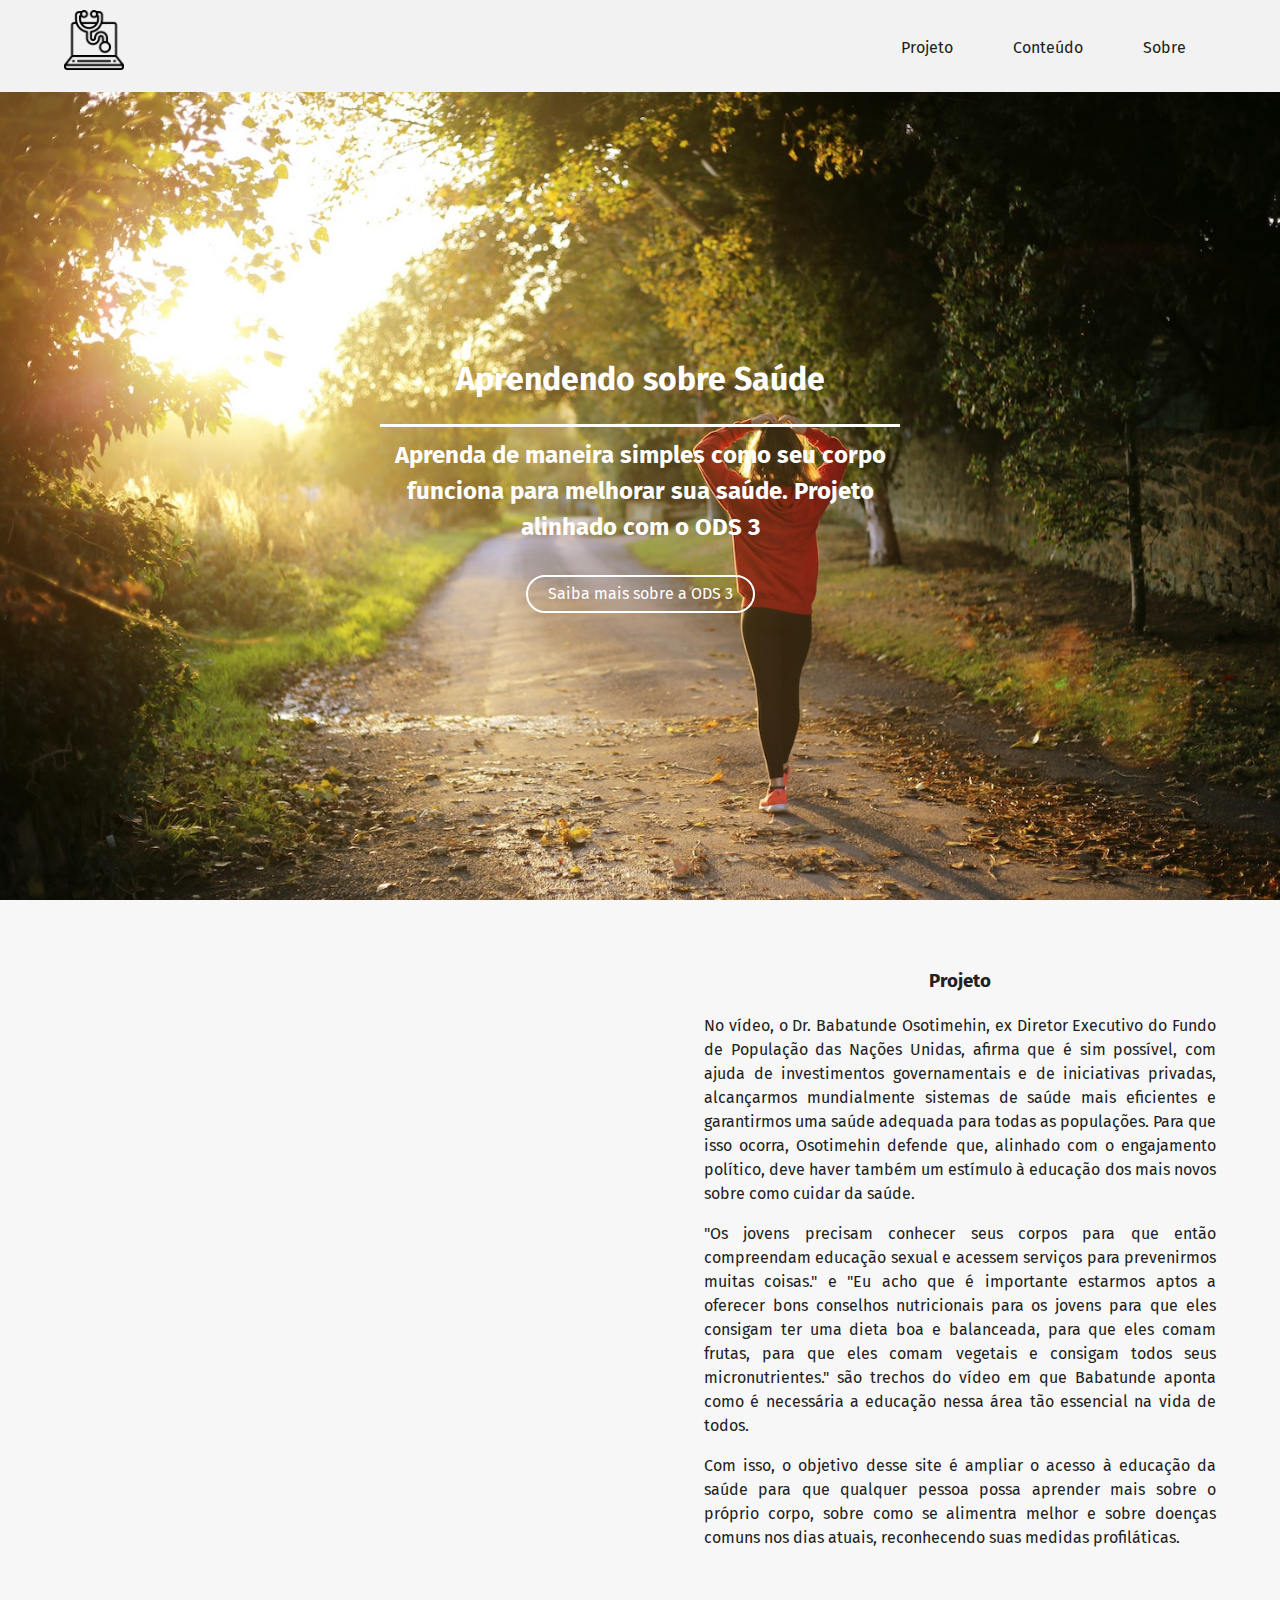
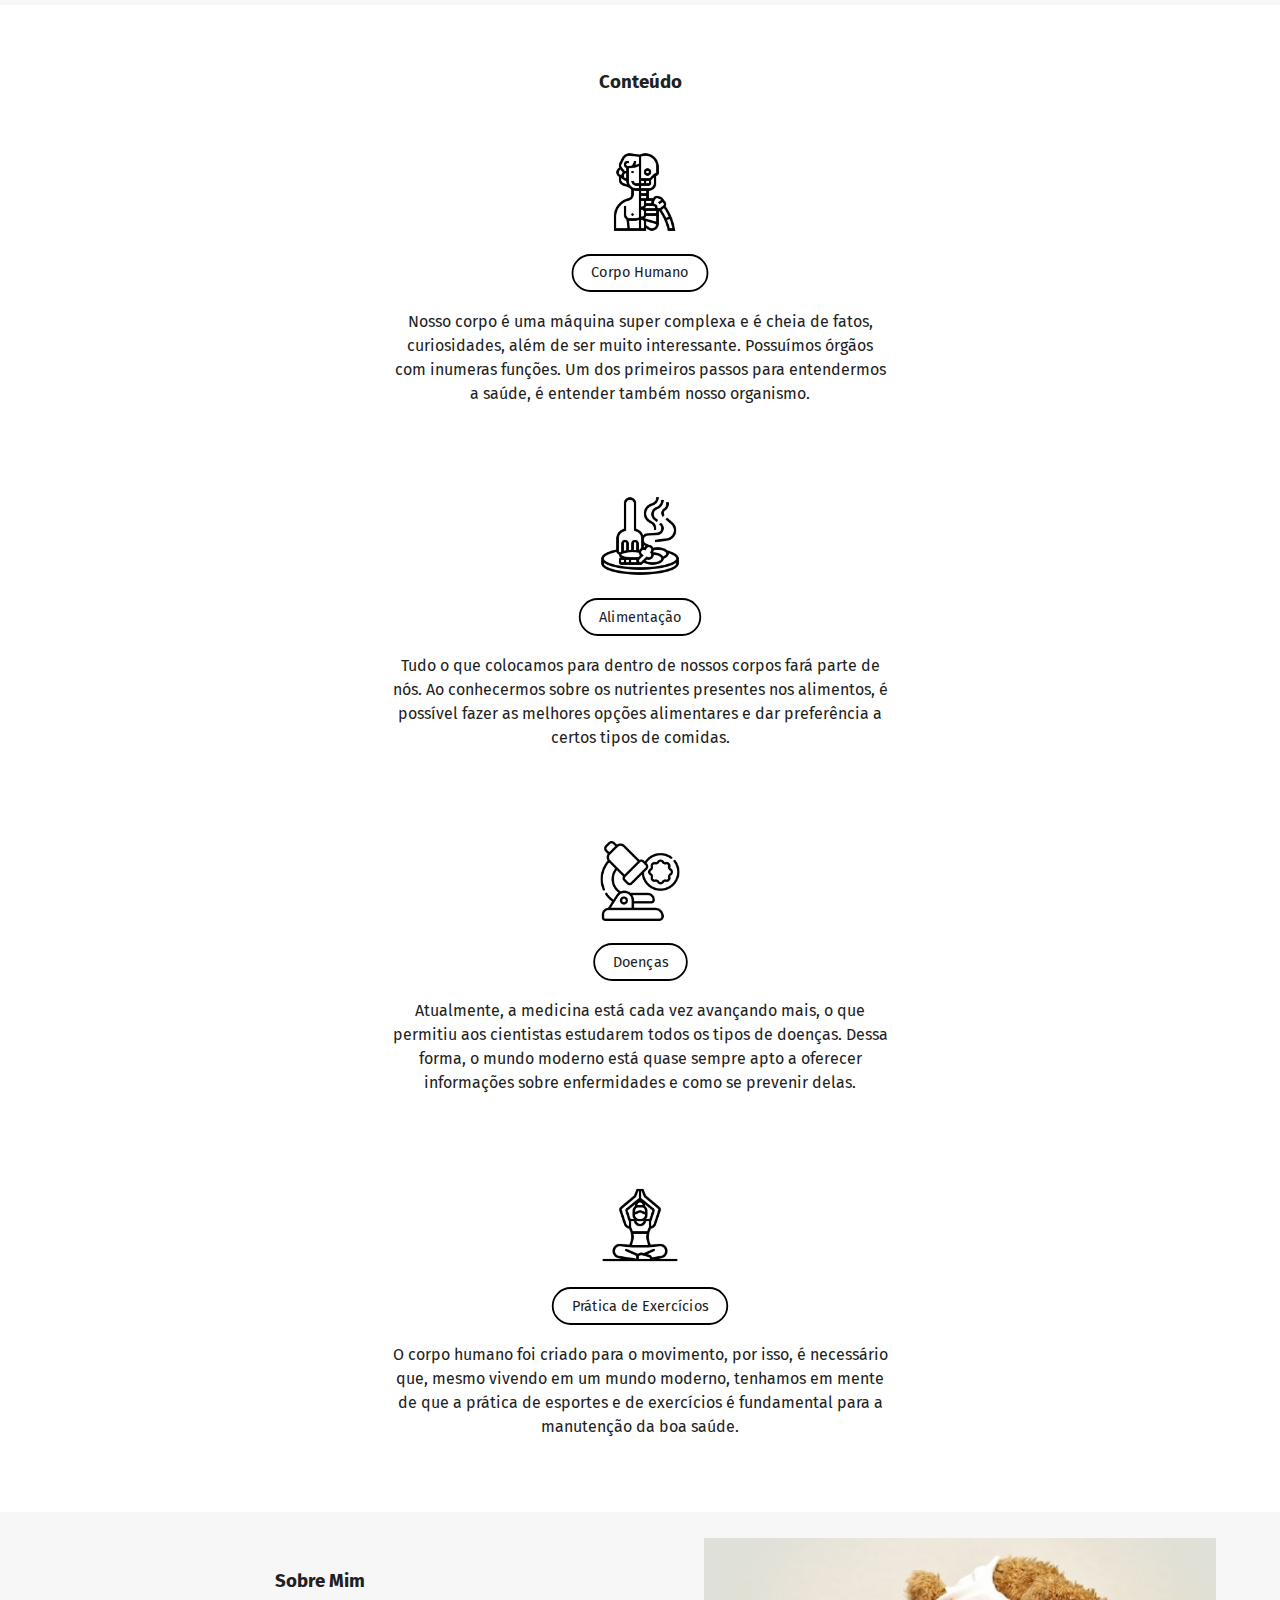
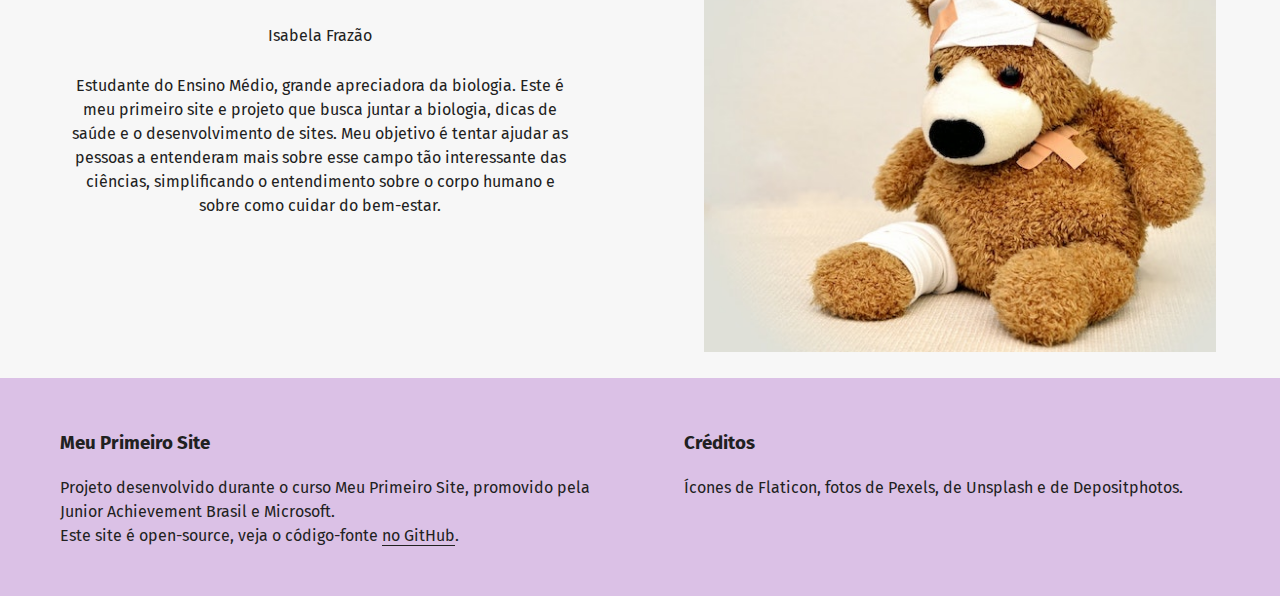
==== commit 0a4c42e7: "Add files via upload" ====
--- a/index.html
+++ b/index.html
@@ -1,19 +1,20 @@
 <html>
   <head>
-    <title>Meu PrimeiroSite - Alimentação</title>
+    <title>Meu Primeiro Site - Aprendendo Sobre Saúde</title>
     <link
       href="https://fonts.googleapis.com/css2?family=Fira+Sans:ital,wght@0,400;0,600;0,900;1,400&display=swap"
       rel="stylesheet"
     />
-    <link rel="stylesheet" href="../main.css" />
-    <link rel="stylesheet" href="alimentacao.css" />
+    <link rel="stylesheet" href="./main.css" />
+    <link rel="stylesheet" href="./index-assets/index.css" />
     <meta charset="utf-8" />
+    <meta name="viewport" content="width=device-width, initial-scale=1.0" />
   </head>
   <body>
     <header>
       <div>
         <a href="/">
-          <img src="../logo.png" alt="Estetoscópio" id="logo" />
+          <img src="./logo.png" alt="Estetoscópio" id="logo" />
         </a>
       </div>
       <ul id="menu">
@@ -22,305 +23,125 @@
         <li><a href="#about">Sobre</a></li>
       </ul>
     </header>
-    <section id="alimentation">
-      <h1 class="center">Alimentação</h1>
-      <p>
-        Atualmente, os problemas de saúde relacionados à má alimentação têm
-        crescido assustadoramente. Milhares de pessoas hoje em dia se alimentam
-        mal e não sabem o que constitui uma dieta balanceada, com todos os
-        nutrientes necessários. Dessa forma, a obesidade tem se tornado uma
-        doença cada vez mais comum, assim como a anorexia e bulimia.
-      </p>
-      <h3>
-        A dieta de um animal deve suprir a energia química, moléculas orgânicas
-        e nutrientes essenciais
-      </h3>
-      <p>
-        Em termos gerais, uma dieta adequada deve satisfazer três necessidades
-        nutricionais: energia química para os processos celulares, constituintes
-        estruturais orgânicos para as macromoléculas e nutrientes essenciais. As
-        atividades de células, tecidos, órgãos e dos animais dependem das fontes
-        de energia química na dieta. Nosso corpo também deve produzir nossas
-        macromoléculas, como nossos DNA's, enzimas e proteínas. E para que tudo
-        isso ocorra, é necessário que em nossa dieta estejam presentes todos
-        nossos nutrientes essenciais, os carboidratos, as proteínas, os lipídeos
-        (macronutrientes, que precissam ser digeridos para depois serem
-        absorvidos) e as vitaminas e sais minerais (micronutrientes, que não
-        precisam de ser digeridos para que sejam absorvidos).
-      </p>
+    <div id="bg-img">
+      <h1 id="title">Aprendendo sobre Saúde</h1>
+      <h2 id="subtitle">
+        Aprenda de maneira simples como seu corpo funciona para melhorar sua
+        saúde. Projeto alinhado com o ODS 3
+      </h2>
+      <a
+        href="https://nacoesunidas.org/pos2015/ods3/"
+        target="_blank"
+        rel="noopener noreferrer"
+        >Saiba mais sobre a ODS 3</a
+      >
+    </div>
+    <section id="project">
+      <div class="column um">
+        <iframe
+          width="100%"
+          height="315"
+          src="https://www.youtube.com/embed/Fzz3Rr8fd2Q"
+          frameborder="0"
+          allow="accelerometer; autoplay; encrypted-media; gyroscope; picture-in-picture"
+          allowfullscreen
+        ></iframe>
+      </div>
+      <div class="column">
+        <h3 class="centralizado">Projeto</h3>
+        <p class="justificado">
+          No vídeo, o Dr. Babatunde Osotimehin, ex Diretor Executivo do Fundo de
+          População das Nações Unidas, afirma que é sim possível, com ajuda de
+          investimentos governamentais e de iniciativas privadas, alcançarmos
+          mundialmente sistemas de saúde mais eficientes e garantirmos uma saúde
+          adequada para todas as populações. Para que isso ocorra, Osotimehin
+          defende que, alinhado com o engajamento político, deve haver também um
+          estímulo à educação dos mais novos sobre como cuidar da saúde.
+        </p>
+        <p class="justificado">
+          "Os jovens precisam conhecer seus corpos para que então compreendam
+          educação sexual e acessem serviços para prevenirmos muitas coisas." e
+          "Eu acho que é importante estarmos aptos a oferecer bons conselhos
+          nutricionais para os jovens para que eles consigam ter uma dieta boa e
+          balanceada, para que eles comam frutas, para que eles comam vegetais e
+          consigam todos seus micronutrientes." são trechos do vídeo em que
+          Babatunde aponta como é necessária a educação nessa área tão essencial
+          na vida de todos.
+        </p>
+        <p class="justificado">
+          Com isso, o objetivo desse site é ampliar o acesso à educação da saúde
+          para que qualquer pessoa possa aprender mais sobre o próprio corpo,
+          sobre como se alimentra melhor e sobre doenças comuns nos dias atuais,
+          reconhecendo suas medidas profiláticas.
+        </p>
+      </div>
     </section>
-    <section id="carb">
-      <h2 class="center">Carboidratos</h2>
-      <p>
-        São macronutrientes que ao serem digeridos no sistema digestório são
-        quebrados em partes menores, chamadas de glicose (C6H12O6). A glicose é
-        nescessária no processo de respiração celular. Ela é o melhor
-        combustível do corpo para que ocorra o processo de produção de energia.
-      </p>
-      <p>
-        Monossacarídeos: menores unidades dos carboidratos. Exemplos: glicose
-        (presente em em pães, massas, bolos, etc.), galactose (é o açúcar do
-        leite animal) e frutose (açúcar presente nas frutas).
-      </p>
-      <p>
-        Dissacarídeos: se formam quando há a interação entre dois
-        monossacarídeos. Exemplos: sacarose (glicose+frutose, encontrado nas
-        frutas), maltose (glicose+glicose, encontrado no amido) e lactose
-        (glicose+galactose, presente nos leites de origem animal).
-      </p>
-      <p>
-        Polissacarídeos: polímeros (várias partes) de centenas de milhares de
-        monossacarídeos. Exemplos: amido (reserva de carboidratos das plantas),
-        glicogênio (reserva de carboidratos dos animais) e celulose (componente
-        da parede celular das plantas).
-      </p>
 
-      <p>
-        Os carboidratos podem ser classificados em simples e complexos. Os
-        carboidratos simples são facilmente absorvidos pelo nosso corpo,
-        enquanto os complexos apresentam um processo de absorção mais demorado.
-        Dessa forma, por terem uma digestão mais lenta no organismo,
-        recomenda-se que demos preferência aos carboidratos complexos, uma vez
-        que geram uma sensação de saciedade por mais tempo.
-      </p>
-      <img
-        src="./sweet-potato.jpg"
-        alt="Batata Doce, uma fonte super saudável de carboidrato"
-      />
-      <p>
-        Os carboidratos são encontrados em todo alimento de origem vegetal. Isso
-        se deve ao fato de que as plantas os produzem no processo de
-        fotossíntese e armazenam carboidrato como fonte de energia. Alguns
-        alimentos apresentam uma concentração maior de carboidratos quando
-        comparados a outros. Entre os alimentos ricos em carboidratos podemos
-        citar o milho, arroz, mandioca, batata e inhame. Não podemos nos
-        esquecer também dos pães, massas e doces. Vale salientar que alimentos
-        derivados do leite também apresentam carboidratos, bem como o mel.
-      </p>
-      <p>
-        É recomendado que 40 a 60% da nossa dieta seja composta por
-        carboidratos, e que sejam de preferência carboidratos complexos, como
-        leguminosas, raizes e vegetais em um geral. É não só recomendado, mas
-        também importante ter em mente que devemos tentar evitar a ingestão de
-        alimentos processados, já que eles costumam conter quantidades muito
-        maiores de açúcares e costumam ser pobres nutricionalmentes.
-      </p>
+    <section id="options" class="columntres">
+      <h3 class="centralizado">Conteúdo</h3>
+      <div class="columntres">
+        <img
+          class="icon"
+          src="./index-assets/corpohumano.png"
+          alt="Corpo Humano"
+        />
+        <a href="./corpo-humano">
+          Corpo Humano
+        </a>
+        <p>
+          Nosso corpo é uma máquina super complexa e é cheia de fatos,
+          curiosidades, além de ser muito interessante. Possuímos órgãos com
+          inumeras funções. Um dos primeiros passos para entendermos a saúde, é
+          entender também nosso organismo.
+        </p>
+      </div>
+      <div class="columntres">
+        <img class="icon" src="./index-assets/comida.png" alt="Alimentação" />
+        <a href="./alimentacao/">Alimentação</a>
+        <p>
+          Tudo o que colocamos para dentro de nossos corpos fará parte de nós.
+          Ao conhecermos sobre os nutrientes presentes nos alimentos, é possível
+          fazer as melhores opções alimentares e dar preferência a certos tipos
+          de comidas.
+        </p>
+      </div>
+      <div class="columntres">
+        <img class="icon" src="./index-assets/doenças.png" alt="Doenças" />
+        <a href="./doencas/">Doenças</a>
+        <p>
+          Atualmente, a medicina está cada vez avançando mais, o que permitiu
+          aos cientistas estudarem todos os tipos de doenças. Dessa forma, o
+          mundo moderno está quase sempre apto a oferecer informações sobre
+          enfermidades e como se prevenir delas.
+        </p>
+      </div>
+      <div class="columntres">
+        <img class="icon" src="./index-assets/exercício.png" alt="Exercícios" />
+        <a href="./atividade-fisica/">Prática de Exercícios</a>
+        <p>
+          O corpo humano foi criado para o movimento, por isso, é necessário
+          que, mesmo vivendo em um mundo moderno, tenhamos em mente de que a
+          prática de esportes e de exercícios é fundamental para a manutenção da
+          boa saúde.
+        </p>
+      </div>
     </section>
-    <section id="protein">
-      <h2 class="center">Proteínas</h2>
-      <p>
-        As proteínas, ao serem digeridas no sistema digestório, são quebradas em
-        aminoácidos. Existem 20 tipos de aminoácidos na natureza. 12 deles
-        (aminoácidos naturais) nosso corpo consegue sintetizar e os 8 restantes
-        (aminoácidos essenciais) não. Dessa forma, eles devem ser obtidos por
-        meio da alimentação.
-      </p>
-      <p>
-        As proteínas de origem animal como as carnes, ovos e queijos são
-        completas, ou seja, elas fornecem todos aminoácidos essenciais em
-        proporções adequadas. Por outro lado, a maioria das proteínas vegetais é
-        "incompleta", sendo deficiente em um ou mais aminoácidos essenciais.
-        Contudo, por meio de uma dieta variada, os vegetarianos conseguem
-        facilmente obter todos os aminoácidos essenciais. O mais conhecido
-        exemplo de como os grãos se combinam entre os brasileiros é o arroz e o
-        feijão. Os aminoácidos que não estão presentes em um dos grãos é o que
-        está presente em boas quantidades no outro. Ao comer um prato de arroz
-        com feijão, o brasileiro está tendo uma fonte de proteína completa.
-      </p>
-      <p>
-        Essa macromolécula é super necessária na dieta dos seres vivos, uma vez
-        que todas as células utilizam proteínas em seus metabolismos. Sem contar
-        também que a proteína garante saciedade e constrói nossos músculos.
-        Outras substâncias sintetisadazadas por proteínas: hormônios, enzimas,
-        células do sistema imunológico, fios de cabelo, unhas, hemoglobina
-        (proteína que transporta os gases da respiração dentro das hemáceas, ou
-        glóbulos vermelhos), dentre muitas outras.
-      </p>
-      <img
-        src="./vegan-protein.jpg"
-        alt="Fontes de proteína de origem vegetal"
-      />
-      <img src="./protein.jpg" alt="Fontes de proteína de origem animal" />
-    </section>
-    <section id="fat">
-      <h2 class="center">Lipídeos</h2>
-      <img src="./fat.jpg" alt="Fontes saudáveis de gorduras" />
-      <p>
-        Os lipídeos são de extrema importância e devem estar presentes em nossas
-        alimentações em quantidades adequadas. Além de também darem a sensação
-        de saciedade, os lipídeos constroem estruturas de extrema importância
-        nos nossos organismos. A membrana celular, por exemplo, é constituída
-        por duas camadas de fosfolipídeos (lipídeo+fosfato) que garantem a
-        permeabilidade seletiva da membrana. Além dos fosfolipídeos, as gorduras
-        são essenciais para que produçamos em quantidades adequadas o
-        colesterol.
-      </p>
-      <p>
-        O colesterol é uma substância que além de também constituir a membrana
-        das células e ajudar a garantir sua fluidez necessária, ele é precursor
-        (é necessário para que haja a produção) de hormônios sexuais e da
-        vitamina D. O colesterol é transportado pelo nosso corpo pelas
-        lipoproteínas, as quais se dividem entre HDL (do inglês, lipoproteína de
-        alta densidade) e LDL (do inglês lipoproteína de baixa densidade). Essas
-        estruturas fazem o transporte do colesterol pelo corpo, e também são
-        feitas a partir dos lipídios. Enquanto o LDL transporta o colesterol
-        para as demais células do corpo, o HDL transporta o colesterol que por
-        ventura esteja em excesso no nosso corpo e o conduz até o fígado, onde
-        ele é metabolizado. Por isso que o HDL é considerado como uma
-        lipoproteína "boa", já que ele retira o excesso de colesterol da
-        corrente sanguínea, que, em excesso, pode provocar muitos malefícios à
-        saúde.
-      </p>
-      <p>
-        As gorduras ainda podem ser divididas entre dois tipos: as saturadas e
-        as insaturadas. As gorduras saturadas costumam ser de origem animal e em
-        temperatura ambiente tendem a serem sólidas, como a manteiga, banha de
-        porco e a gordura de coco (muito comumente chamada de óleo de coco). Já
-        as insaturadas costumam ser de origem vegetal e líquidas à temperatura
-        ambiente, como os óleos vegetais, azeite de oliva e oléo de fígado de
-        bacalhau. Ainda existem também as gorduras trans, as quais são uma
-        tentativa de transformar gorduras insaturadas em saturadas para que se
-        solidificassem mais facilmente à temperatura ambiente.
-      </p>
-      <p>
-        O que garante esse caráter físico às gorduras são as formas de suas
-        moléculas. As moléculas das gorduras saturadas se compactam mais
-        facilmente, e por isso são sólidas na temperatura ambiente,
-        diferentemente das insaturadas. Por isso que pessoas que possuem uma
-        alimentação com mais gorduras que o ideal, em especial as saturadas,
-        tendem a terem problemas cardíacos, uma vez que essas gorduras tendem a
-        se compactarem nos vasos sanguíneos, obstruindo-os assim, o que pode
-        levar a formação de ateromos (depósitos de gordura nas paredes dos
-        vasos), AVC, pressão alta e até mesmo infarto.
-      </p>
-      <p>
-        Ao consumirmos gorduras, devemos dar preferência àquelas pouco refinadas
-        (modificadas) como as oleaginosas (castanhas), azeite de oliva extra
-        virgem e óleos vegetais, evitando as gorduras, quando possível, ainda
-        mais as gorduras trans, que costumam estar presentes em alimentos
-        processados.
-      </p>
-    </section>
-    <section id="vitamin">
-      <h2 class="center">Vitaminas</h2>
-      <p>
-        As vitaminas são moléculas orgânicas e necessárias na dieta em
-        quantidades muito pequenas, variando de 0,01 a 100 mg por dia. Elas têm
-        funções diversas e são coenzimas, ou seja, são ativadoras das enzimas do
-        nosso corpo, acelarndo as reações do organismo. Elas podem ser divididas
-        em dois grupos, lipossolúveis e hidrossolúveis.
-      </p>
-
-      <p>
-        As vitaminas lipossolúveis são as vitaminas K, que é importante na
-        atividade de coagulação sanguínea, A, que é incorporada aos pigmentos
-        visuais do olho, D, que auxilia na absorção de cálcio e na formação dos
-        ossos e a vitamina E, que tem função antioxidante e ajuda a evitar danos
-        às membranas celulares. As fontes de vitamina K são hortaliças verdes,
-        chás e também são produzidas por algumas bactérias do nosso corpo. As
-        fontes de vitamina A são hortaliças verdes escuras e alaranjadas além
-        dos derivados do leite. Sintetizamos vitamina D ao expormos nossa pele
-        ao sol e a vitamina E pode ser encontrada em óleos vegetais, nozes e
-        sementes. O execsso dessas vitaminas são depositados na gordura do
-        corpo, de modo que o consumo exagerado delas pode provocar o acúmulo em
-        níveis tóxicos.
-      </p>
-      <p>
-        Já as vitaminas hidrossolúveis são as vitaminas B e C. As vitaminas do
-        complexo B estão relacionadas com os processos de respiração celular, e
-        a falta delas pode levar à ocorrência de doenças como a Beribéri, e é
-        encontrada em carnes, de porco, principalmente, em cereais integrais e
-        em legumes. Já a vitamina C é usada na síntese de colágeno e é
-        antioxidante. Podemos enconytrá-la em frutas cítricas, em tomates e em
-        brócolis. O excesso dessas vitaminas é provavelmente inofensivo, uma vez
-        que por serem hidrossolúveis, ele é excretado pela urina.
-      </p>
-    </section>
-    <section id="mineral">
-      <h2 class="center">Sais Minerais</h2>
-      <p>
-        Os minerais presentes na dieta são micronutrientes inorgânicos e são
-        geralmente necessários em quantidades pequenas, de menos de 1 mg até
-        cerca de 2.500 mg por dia. Eles possuem funções diversas nos nossos
-        organismos. Alguns estão ligados à proteínas, como o ferro, que forma a
-        hemoglobina. O cálcio e o fósforo são importantes para a formação e
-        manutenção dos ossos por exemplo.
-      </p>
-      <p>
-        Por outro lado, o excesso desses micronutrientes também pode ser
-        maléfico, por exemplo, se uma pessoa possui uma dieta com alta ingestão
-        de sódio, ela aumenta suas chances de ter pressão alta. Os alimentos
-        industrializados costumam possuir muito sódio, mesmo não tendo gosto
-        salgado, então é bom evitar esses alimentos.
-      </p>
-    </section>
-    <section id="nutrition-label">
-      <h2 class="center">Rótulos de Alimentos</h2>
-      <p>
-        Atualmente, estamos cada vez mais comprando comidas industrializadas e
-        optando por comer fora de casa. Como dito anteriormente, esses tipos de
-        alimento constantemente não são os mais adequados para nossa saúde, já
-        que podem ser pobres nutricionalmente, ou muito ricos em açúcares, ou em
-        gorduras, ou em sódio por exemplo. Porém, cada vez mais, o mercado está
-        oferecendo opções mais saudáveis de refeições. Assim, é importante que
-        saibamos ler os rótulos que ficam nas embalagens dos alimentos que
-        compramos para sabermos o que estamos ingerindo.
-      </p>
-      <img src="./rotulos.jpg" alt="Imagem de um Rótulo" />
-      <p>
-        Percebemos que na imagem do lado existe o nome em inglês "Energy kcal,
-        que em português traduzimos para "Energia em kcal". Kcal significa
-        "quilocalorias", que é uma unidade de medição do quanto de energia há em
-        uma alimento (uma pessoa na média consome 2.000 kcal por dia, mas esses
-        valores variam muito de acordo com o peso, altura e idade das pessoas.
-        Você pode calcular seu gasto calórico diário aproximado na internet caso
-        tenha imteresse). Esse valor no rótulo corresponde então a qunatas
-        calorias existem nos alimentos. Alimentos com mais teores de gorduras
-        tendem a ter maior valor calórico, uma vez que 1 g de gordura possui 9
-        kcal, enquantp 1 g de carboidrato e de proteína possuem apenas 4 kcal.
-      </p>
-      <p>
-        Abaixo de "Energy kcal" existe "Potein", proteína, onde indica quantos
-        gramas de proteína possui esse alimento. E, abaixo de "Protein", existe
-        "Carbohydrate", onde indica quantos gramas de carboidrato possui o
-        alimento. É importante ficar atento nessa parte do rótulo, já que os
-        alimentos industrializados costumam ter altos níveis de carboidrato.
-        Assim como há nesse rótulo, os demais rótulos costumam ter uma
-        subdivisão na linha dos carboidratos, onde especifica-se um pouco mais
-        sobre os tipos de açúcar que existem no produto. Em seguida, temos
-        "Fat", onde estão contidas as quantidades de gorduras existentes no
-        produto. Nessa parte também há uma subdivisão, onde são apresentadas as
-        quantidades de gorduras saturadas, insaturadas e trans. Esse rótulo
-        apresenta também "Fiber", que significa fibra. As fibras são muito
-        importantes de serem inseridas na alimentação, uma vez que promovem o
-        bom funcionamento do intestino. E por último, mas não menos importante,
-        temos "Salt" e "sodium", onde está indicada a quantidade de sódio que
-        possui o produto. Lembre-se de ficar atento nos valores de sódio dos
-        produtos industrializados, já que eles costumam passar dos valores
-        recomendados pela OMS (Organização Mundial da Saúde), que estão em torno
-        de 2 g.
-      </p>
-    </section>
-    <section id="final">
-      <img src="./piramide-alimentar.jpg" alt="Pirâmide Alimentar" />
-      <p>
-        Pode parecer que são muitas informações, mas o verdadeiro conteúdo que
-        deseja-se passar é que o segredo da boa alimentação é evitar o exagero e
-        buscar o equilíbrio além de sempre dar preferência para os alimentos
-        integrais, como legumes, frutas, cereais, carnes mais magras e óleos
-        pouco refinados. A alimentação está cada vez mais sendo relacionada com
-        a manutenção do bom funcionamento do organismo. Nenhum cientista
-        conseguiu estipular qual é a melhor dieta para os seres humanos, mas é
-        necessário ter em mente que cada indivíduo possui suas prórpias
-        necessidades, que devem ser levadas em consideração na escolha de suas
-        dietas.
-      </p>
-      <p>
-        Entretanto, alguns modelos alimentícios foram criados com o objetivo de
-        guiar as pessoas e darem noções de como devem ser suas alimentações
-        diárias ou refeições, como a pirâmide alimentar, que indica, a partir da
-        base, quais são os alimentos que devemos ingerir mais diariamente.
-      </p>
+    <section id="about">
+      <div class="aboutme">
+        <img src="./index-assets/ursinho.jpg" alt="Ursinho enfaixado" />
+      </div>
+      <div class="aboutme">
+        <h3 class="centralizado">Sobre Mim</h3>
+        <p class="centralizado">Isabela Frazão</p>
+        <p class="centralizado justificado">
+          Estudante do Ensino Médio, grande apreciadora da biologia. Este é meu
+          primeiro site e projeto que busca juntar a biologia, dicas de saúde e
+          o desenvolvimento de sites. Meu objetivo é tentar ajudar as pessoas a
+          entenderam mais sobre esse campo tão interessante das ciências,
+          simplificando o entendimento sobre o corpo humano e sobre como cuidar
+          do bem-estar.
+        </p>
+      </div>
     </section>
     <footer class="footer">
       <section class="footer-section">
--- a/index-assets/index.css
+++ b/index-assets/index.css
@@ -0,0 +1,98 @@
+#bg-img {
+  background-image: url('./fundo4.jpg');
+  height: 100%;
+  text-align: center;
+  background-size: cover;
+  color: #fff;
+}
+#title {
+  padding-top: 7cm;
+}
+#subtitle {
+  max-width: 500px;
+  margin: 0 auto;
+  border-top: solid white;
+  padding: 10px;
+}
+#bg-img a {
+  color: #fff;
+  border: solid 2px #fff;
+  padding: 5px 20px;
+  margin-top: 20px;
+  display: inline-block;
+  text-decoration: none;
+  border-radius: 50px;
+  transition: linear 150ms;
+  transition-property: background-color, transform;
+  transform: scale(1);
+}
+#bg-img a:hover {
+  transition-property: background-color, transform, color;
+  transform: scale(1.125);
+  background-color: #fff;
+  color: #6d6a6a;
+}
+#project {
+  background-color: #f7f7f7;
+  float: left;
+  padding: 3% 0;
+}
+.column {
+  float: left;
+  padding: 0 5%;
+  position: relative;
+  width: 40%;
+}
+.um {
+  margin-top: 8%;
+}
+#options {
+  padding: 20px;
+  float: left;
+  background-color: white;
+}
+.columntres a {
+  border: solid #000 2px;
+  border-radius: 50px;
+  padding: 7px 20px;
+  display: table;
+  margin: 15px auto 0 auto;
+  text-decoration: none;
+  color: #212121;
+  transform: scale(0.9);
+  transition: linear 100ms;
+}
+.columntres a:hover {
+  transform: scale(1.025);
+  background-color: #000;
+  color: #fff;
+}
+.icon {
+  width: 80px;
+  padding-bottom: 5px;
+}
+#about {
+  background-color: #f7f7f7;
+  float: right;
+  padding: 2% 0;
+}
+.justificado {
+  text-align: justify;
+}
+.centralizado {
+  text-align: center;
+  padding-top: 2%;
+}
+.columntres {
+  text-align: center;
+  padding: 3% 30%;
+}
+.aboutme {
+  float: right;
+  padding: 0 5%;
+  position: relative;
+  width: 40%;
+}
+.aboutme img {
+  width: 100%;
+}
